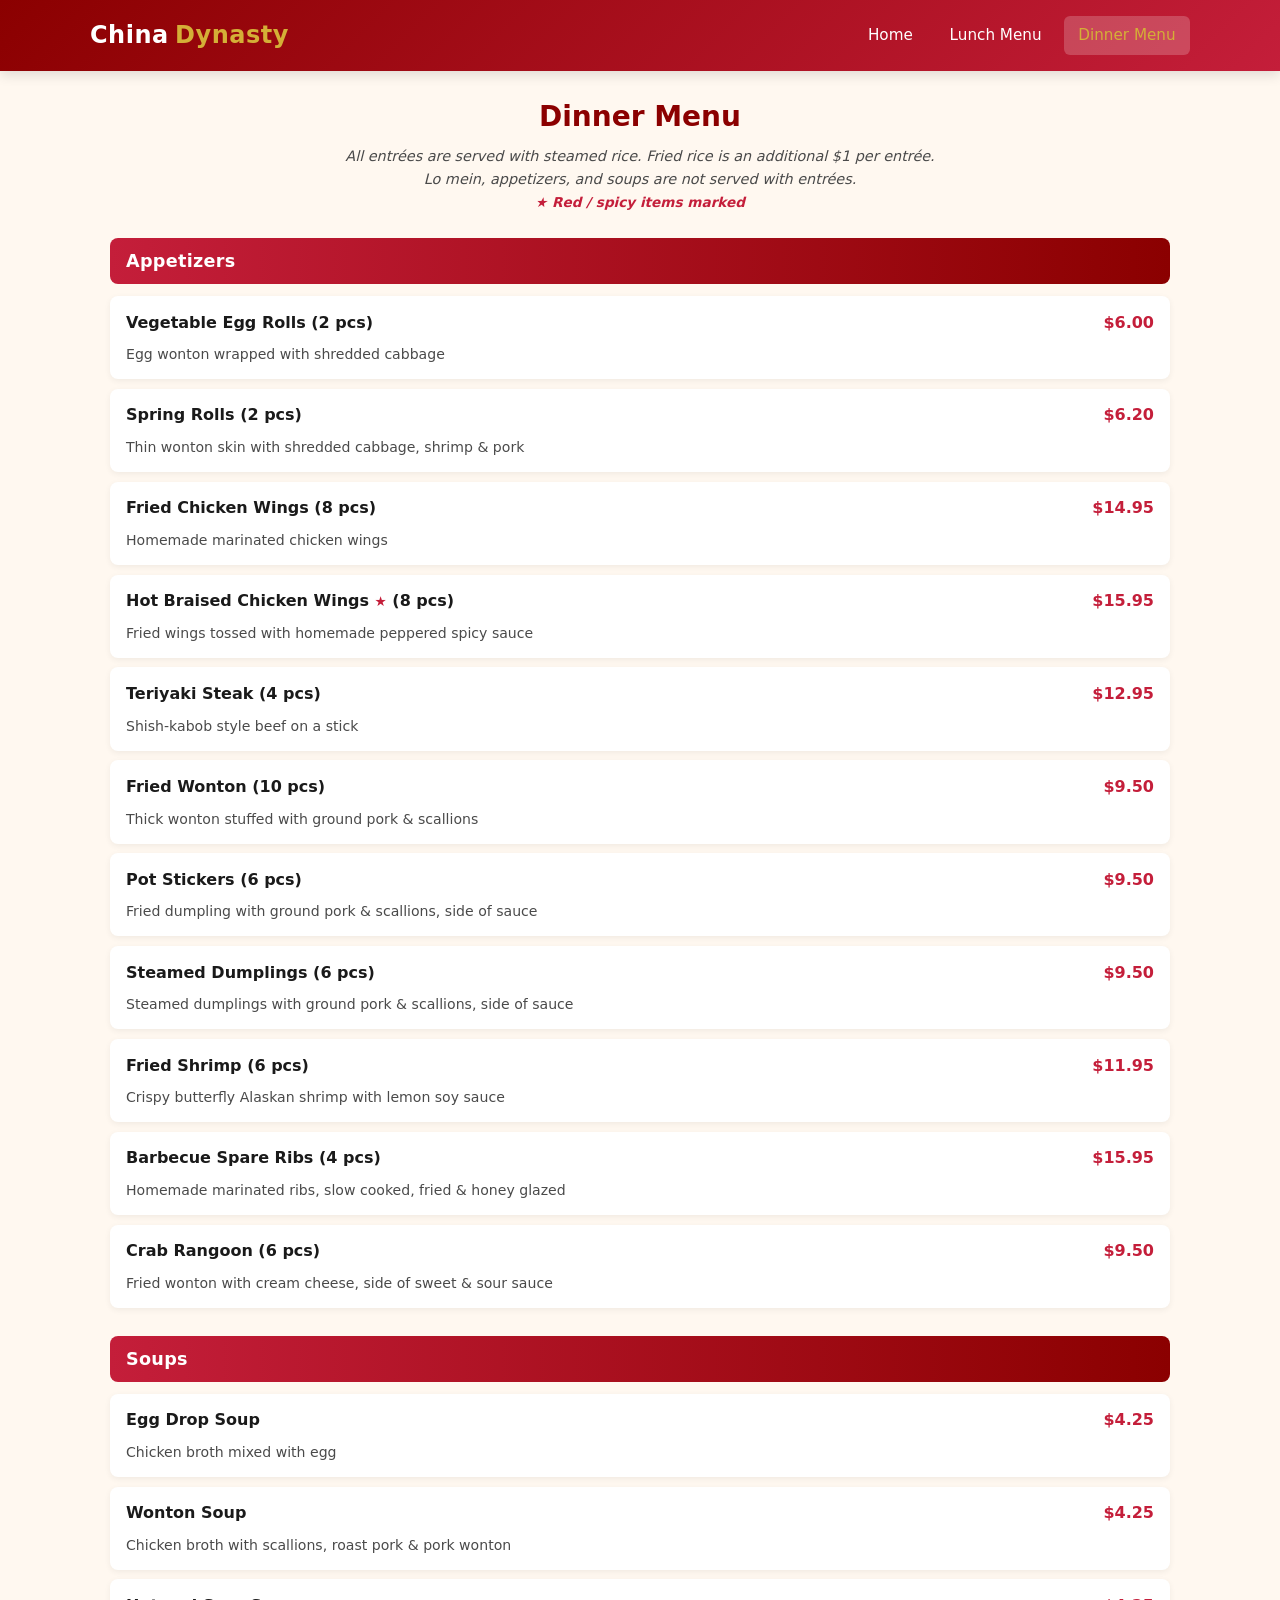
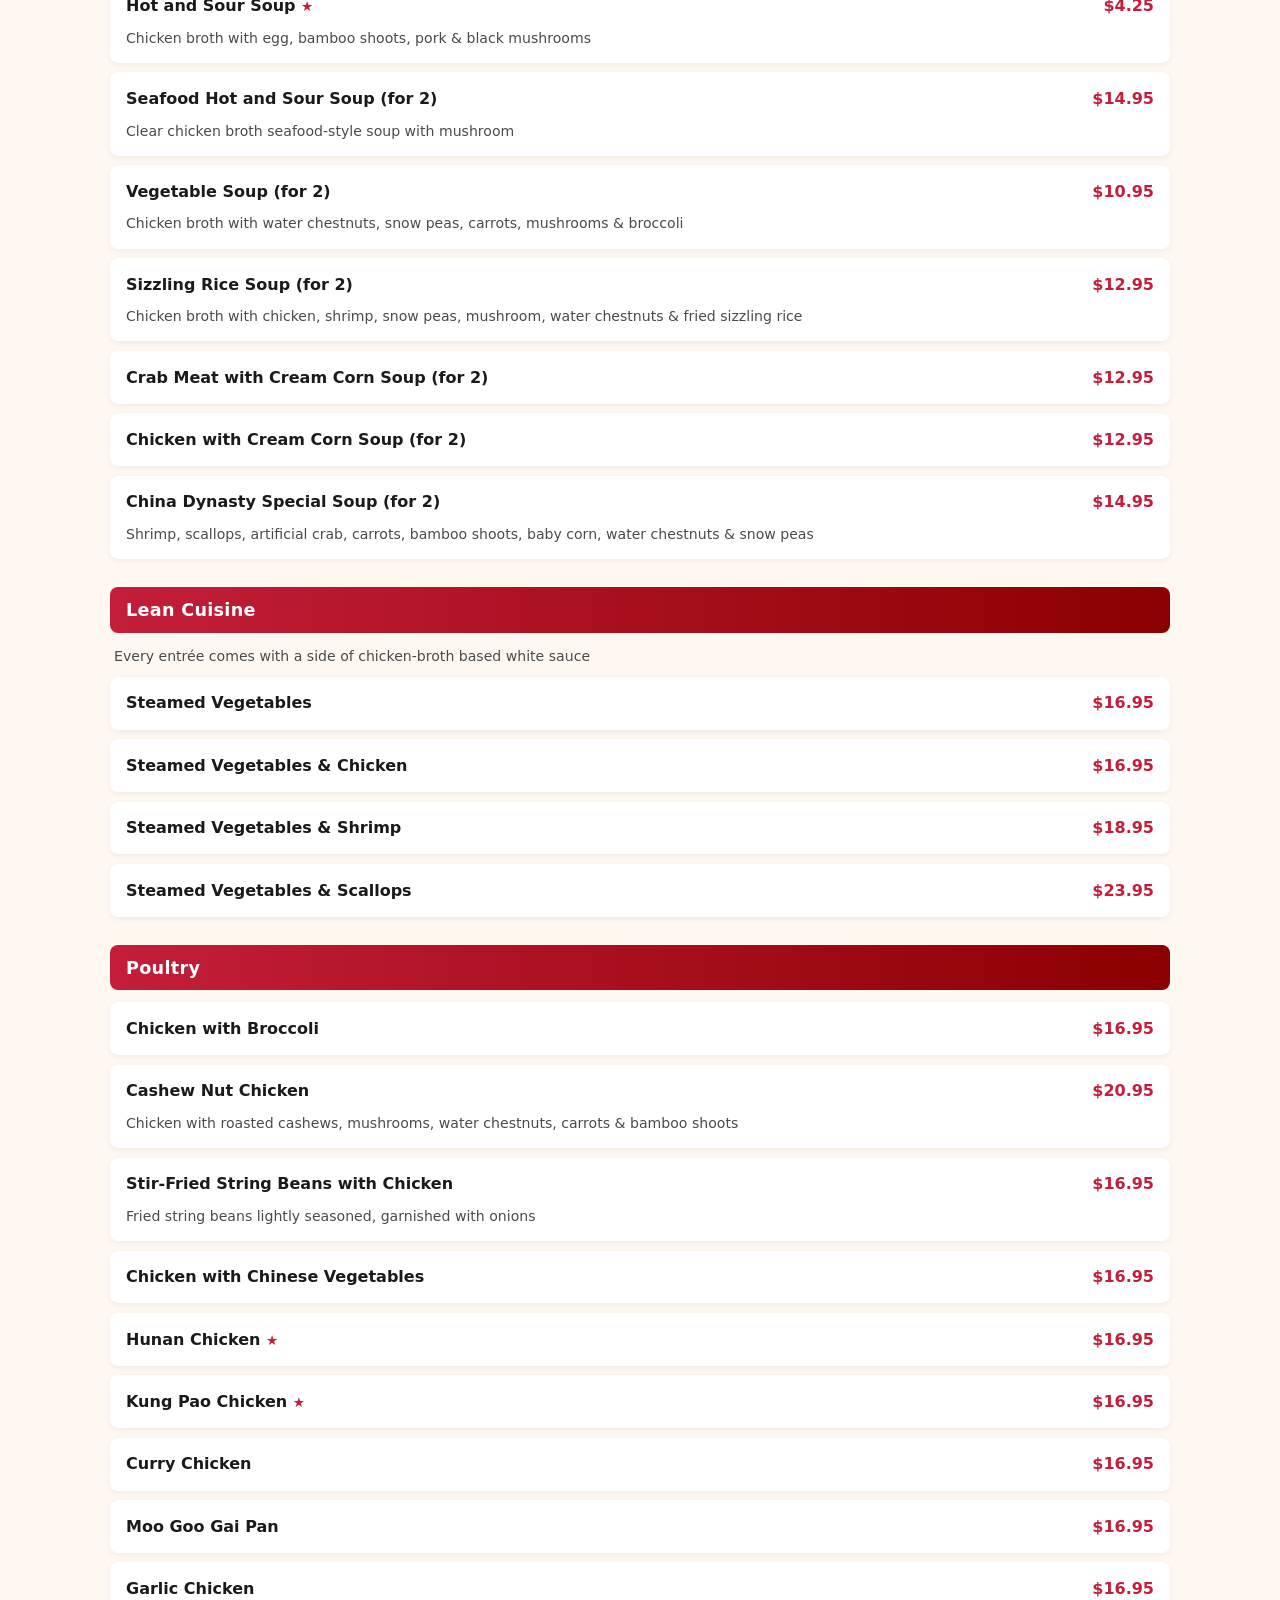
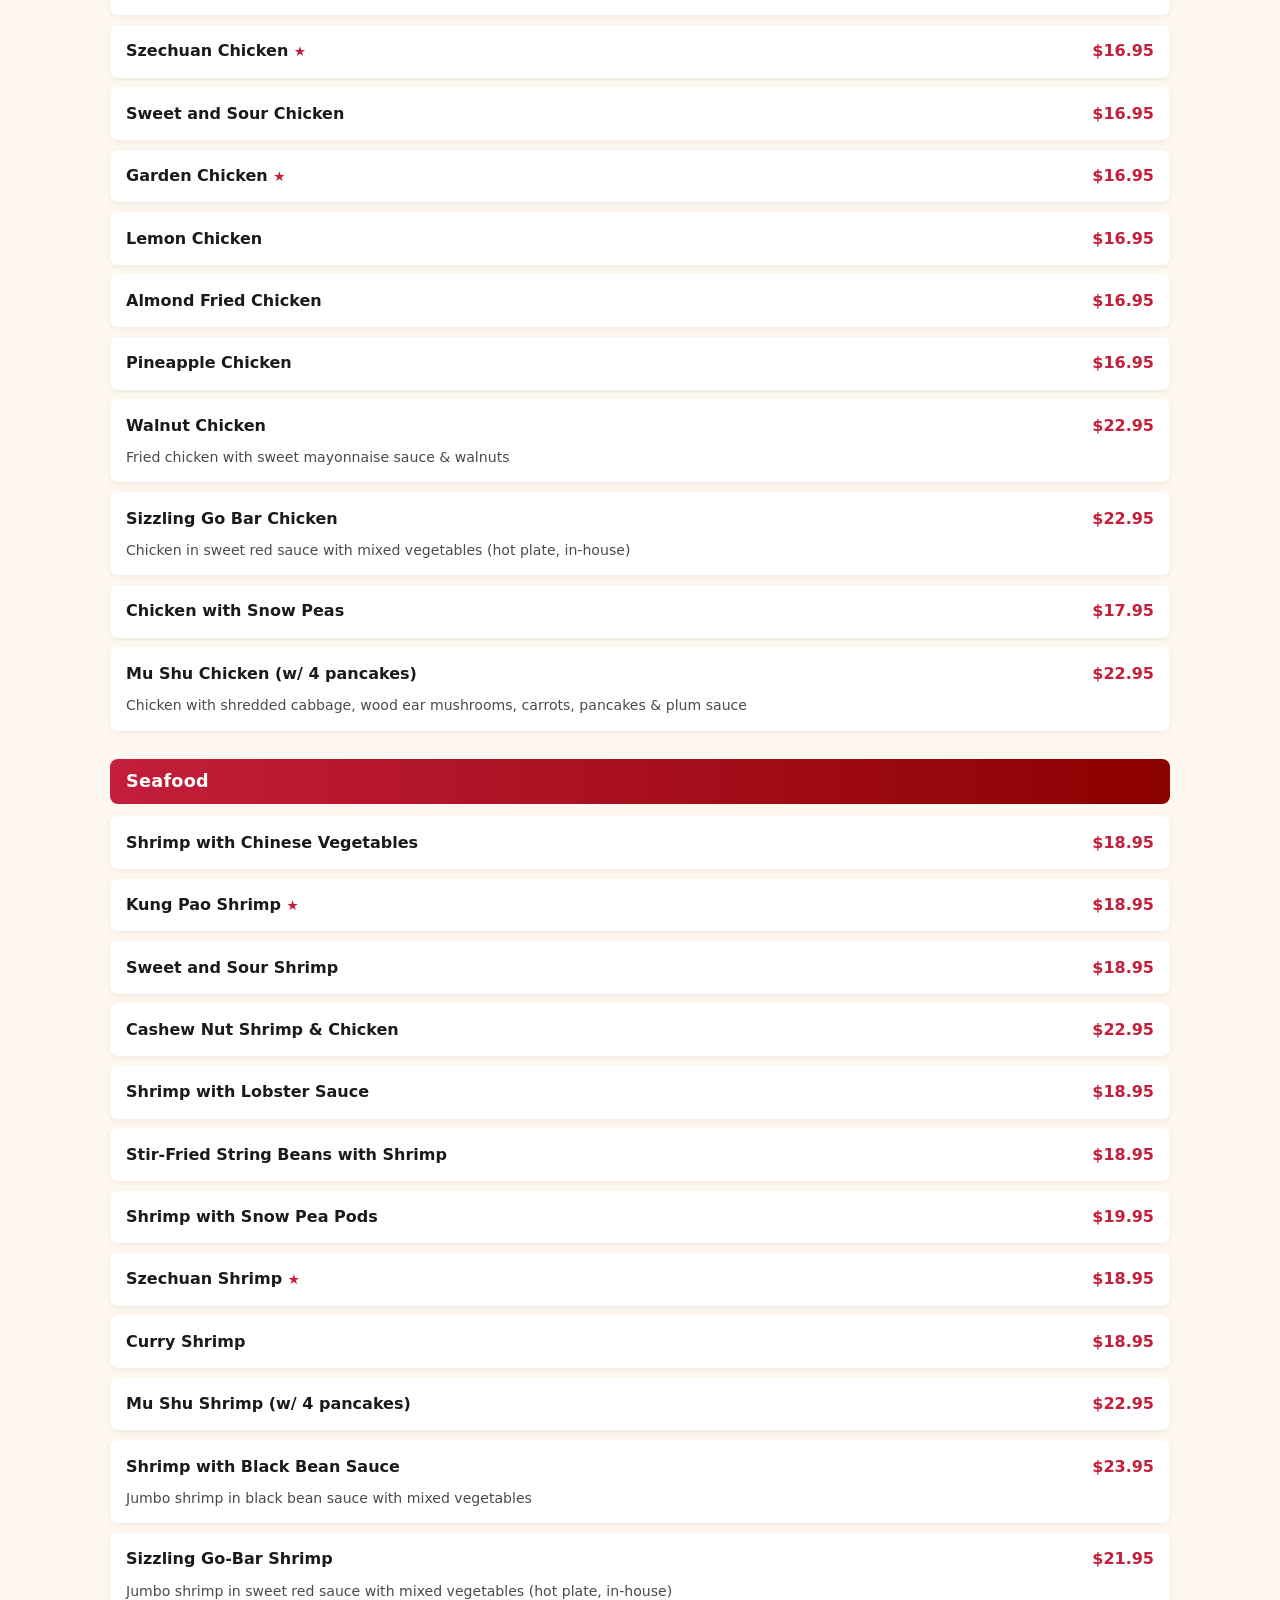
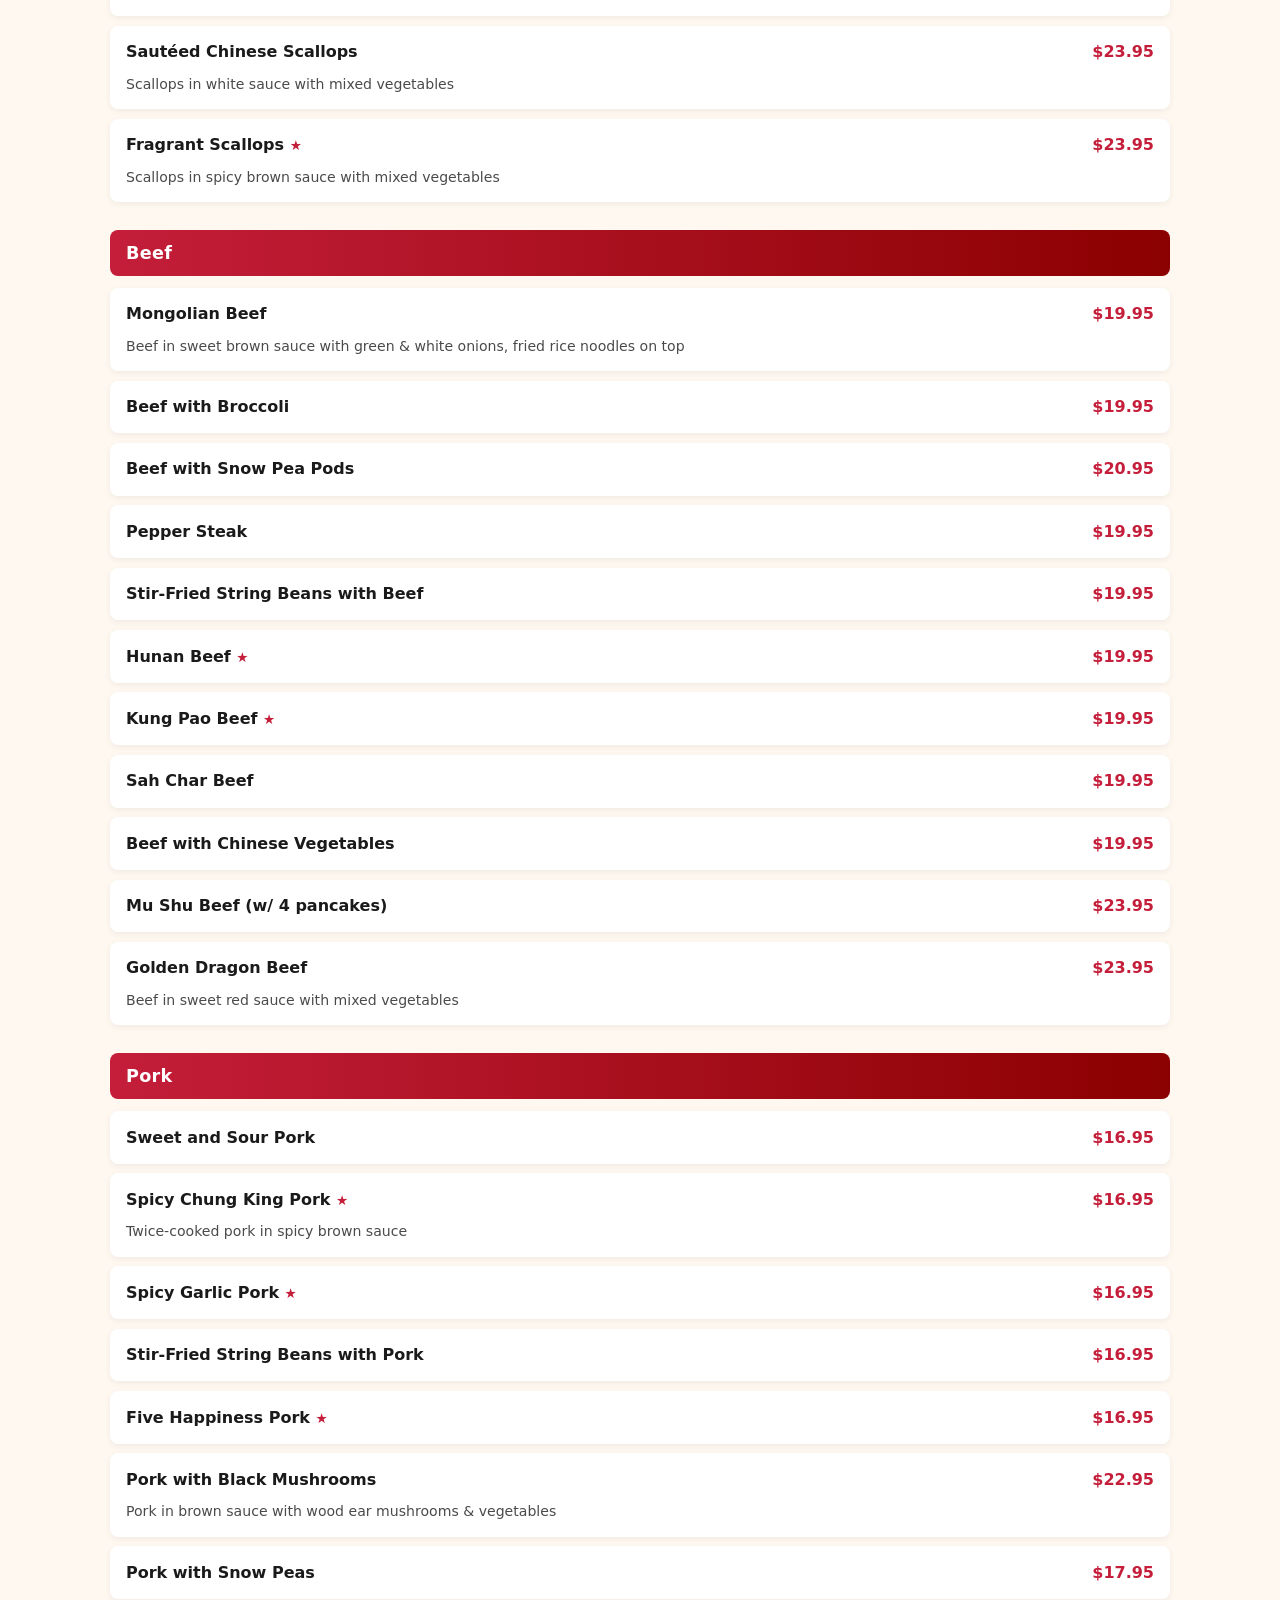
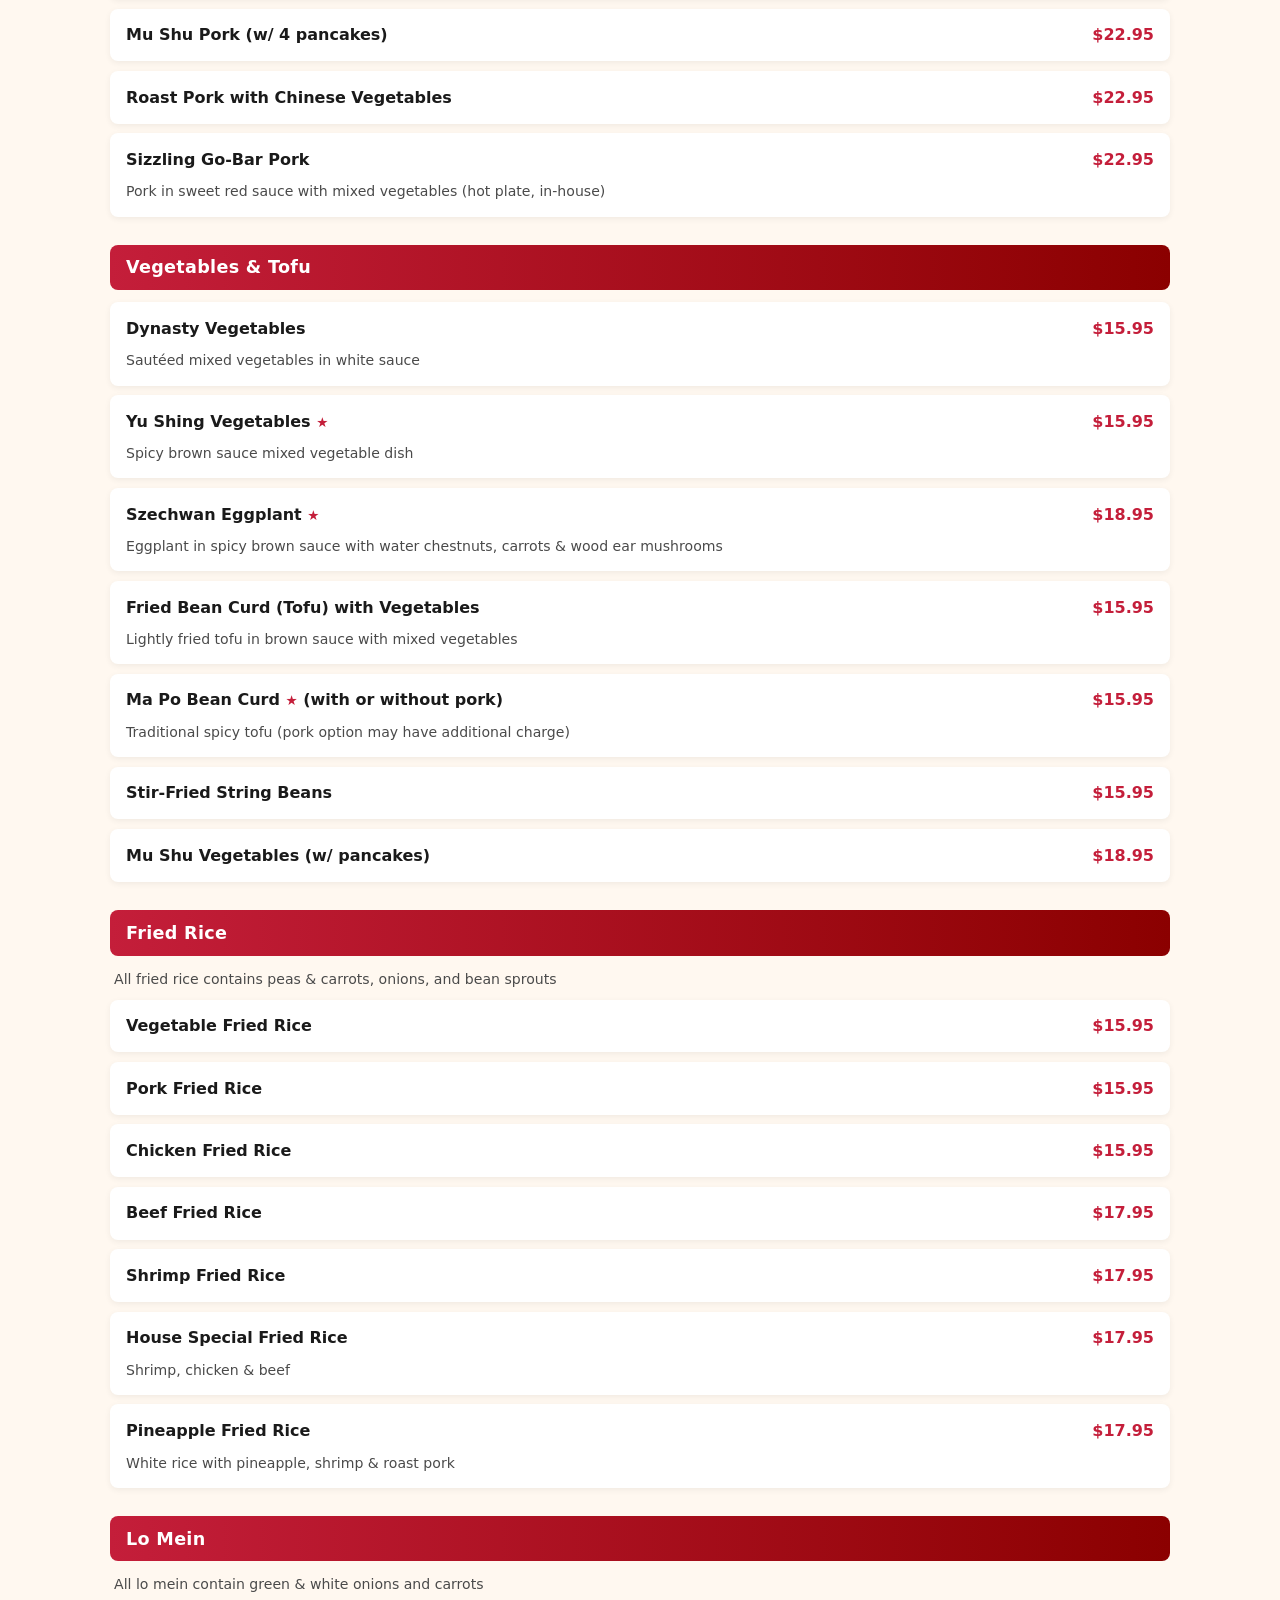
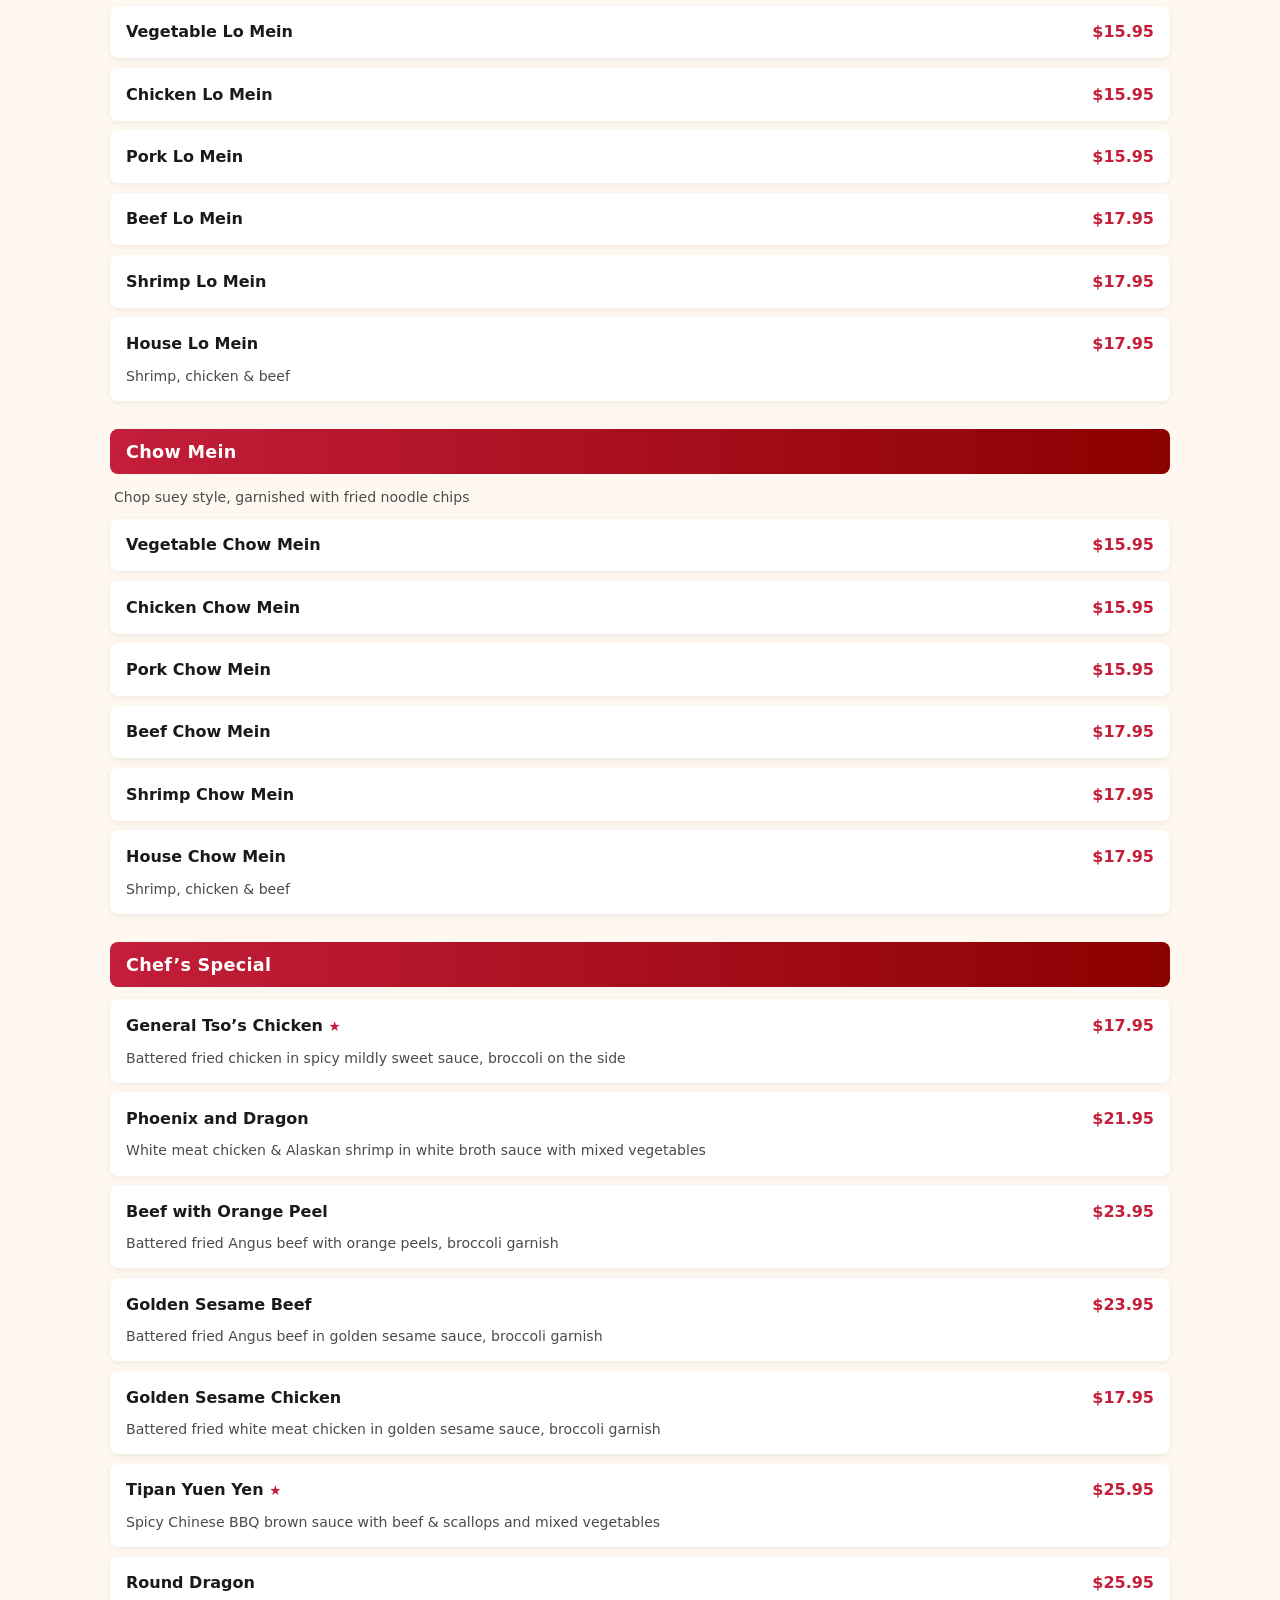
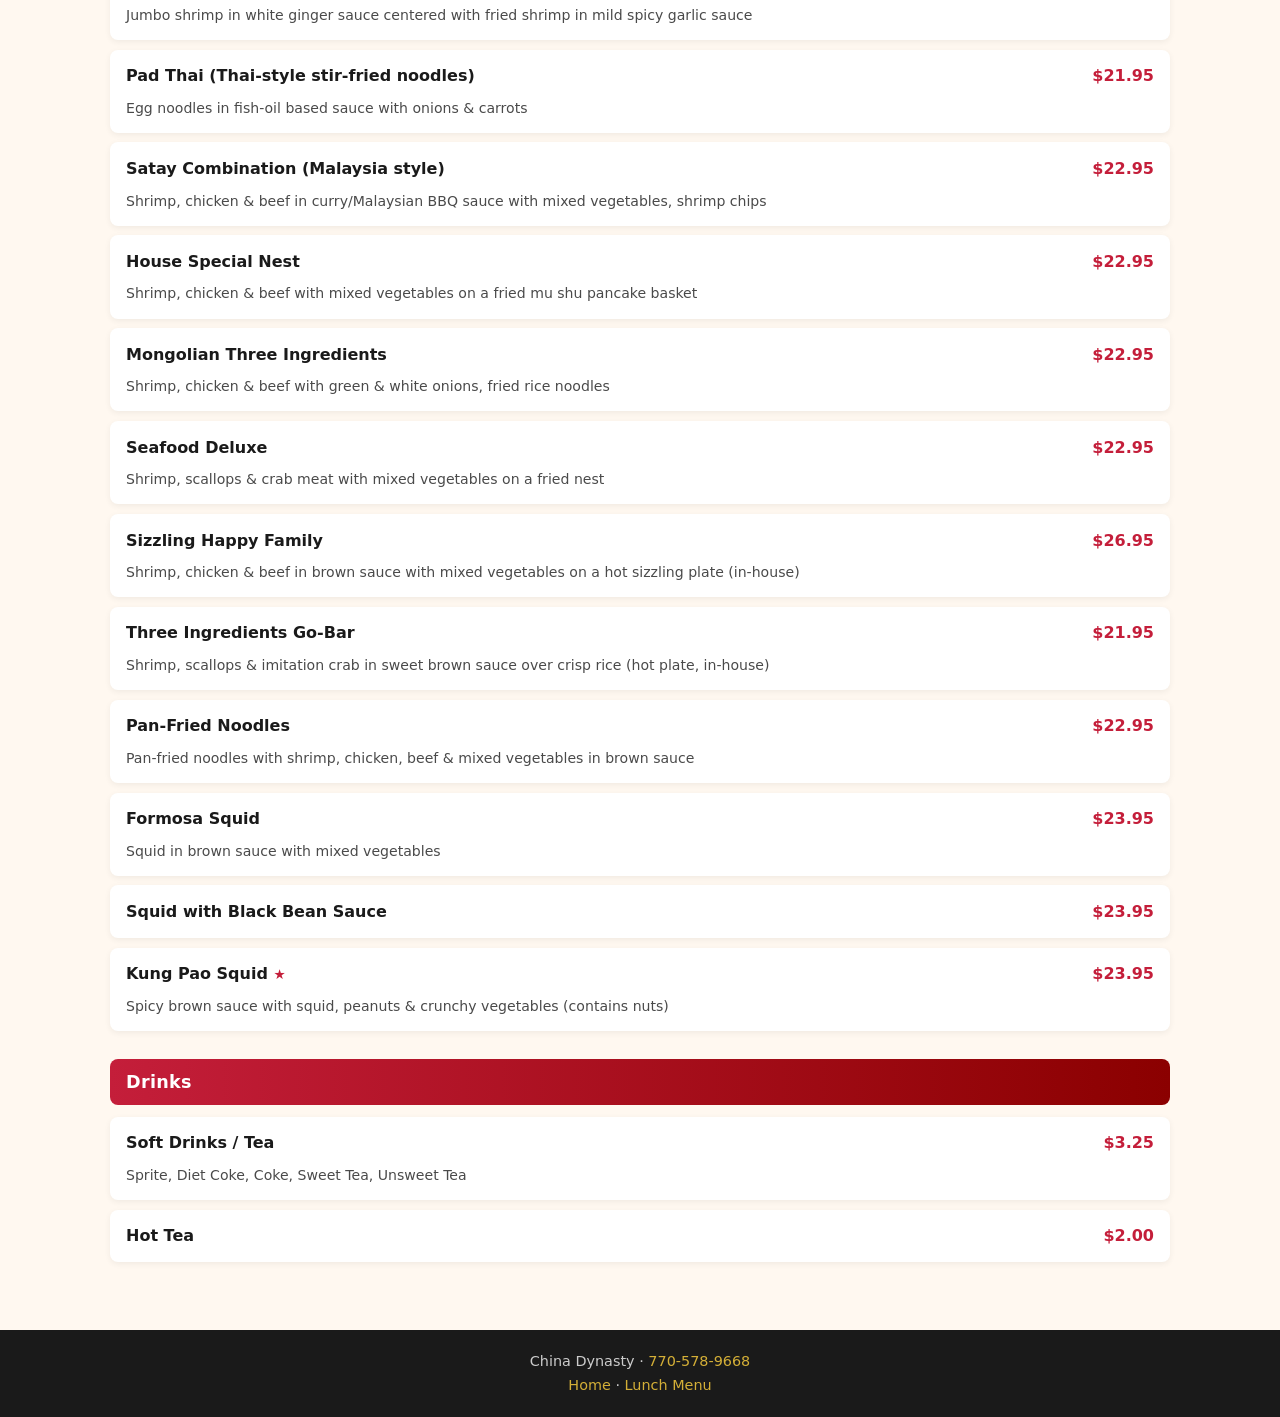
==== dinner.html @ 958d0138 "Add files via upload" ====
<!DOCTYPE html>
<html lang="en">
<head>
  <meta charset="UTF-8" />
  <meta name="viewport" content="width=device-width, initial-scale=1.0" />
  <title>Dinner Menu | China Dynasty</title>
  <meta name="description" content="China Dynasty Dinner Menu - Marietta, GA" />
  <link rel="stylesheet" href="styles.css" />
</head>
<body>
  <header>
    <div class="header-inner">
      <a href="index.html" class="logo">China <span>Dynasty</span></a>
      <nav>
        <a href="index.html">Home</a>
        <a href="lunch.html">Lunch Menu</a>
        <a href="dinner.html" class="active">Dinner Menu</a>
      </nav>
    </div>
  </header>

  <main>
    <h1 class="page-title">Dinner Menu</h1>
    <p class="page-note">All entrées are served with steamed rice. Fried rice is an additional $1 per entrée.<br />
      Lo mein, appetizers, and soups are not served with entrées.<br />
      <span class="spicy">★ Red / spicy items marked</span></p>

    <!-- APPETIZERS -->
    <section class="menu-section">
      <h2>Appetizers</h2>
      <div class="menu-item">
        <span class="name">Vegetable Egg Rolls (2 pcs)</span>
        <span class="price">$6.00</span>
        <span class="desc">Egg wonton wrapped with shredded cabbage</span>
      </div>
      <div class="menu-item">
        <span class="name">Spring Rolls (2 pcs)</span>
        <span class="price">$6.20</span>
        <span class="desc">Thin wonton skin with shredded cabbage, shrimp &amp; pork</span>
      </div>
      <div class="menu-item">
        <span class="name">Fried Chicken Wings (8 pcs)</span>
        <span class="price">$14.95</span>
        <span class="desc">Homemade marinated chicken wings</span>
      </div>
      <div class="menu-item">
        <span class="name">Hot Braised Chicken Wings <span class="spicy">★</span> (8 pcs)</span>
        <span class="price">$15.95</span>
        <span class="desc">Fried wings tossed with homemade peppered spicy sauce</span>
      </div>
      <div class="menu-item">
        <span class="name">Teriyaki Steak (4 pcs)</span>
        <span class="price">$12.95</span>
        <span class="desc">Shish-kabob style beef on a stick</span>
      </div>
      <div class="menu-item">
        <span class="name">Fried Wonton (10 pcs)</span>
        <span class="price">$9.50</span>
        <span class="desc">Thick wonton stuffed with ground pork &amp; scallions</span>
      </div>
      <div class="menu-item">
        <span class="name">Pot Stickers (6 pcs)</span>
        <span class="price">$9.50</span>
        <span class="desc">Fried dumpling with ground pork &amp; scallions, side of sauce</span>
      </div>
      <div class="menu-item">
        <span class="name">Steamed Dumplings (6 pcs)</span>
        <span class="price">$9.50</span>
        <span class="desc">Steamed dumplings with ground pork &amp; scallions, side of sauce</span>
      </div>
      <div class="menu-item">
        <span class="name">Fried Shrimp (6 pcs)</span>
        <span class="price">$11.95</span>
        <span class="desc">Crispy butterfly Alaskan shrimp with lemon soy sauce</span>
      </div>
      <div class="menu-item">
        <span class="name">Barbecue Spare Ribs (4 pcs)</span>
        <span class="price">$15.95</span>
        <span class="desc">Homemade marinated ribs, slow cooked, fried &amp; honey glazed</span>
      </div>
      <div class="menu-item">
        <span class="name">Crab Rangoon (6 pcs)</span>
        <span class="price">$9.50</span>
        <span class="desc">Fried wonton with cream cheese, side of sweet &amp; sour sauce</span>
      </div>
    </section>

    <!-- SOUPS -->
    <section class="menu-section">
      <h2>Soups</h2>
      <div class="menu-item">
        <span class="name">Egg Drop Soup</span>
        <span class="price">$4.25</span>
        <span class="desc">Chicken broth mixed with egg</span>
      </div>
      <div class="menu-item">
        <span class="name">Wonton Soup</span>
        <span class="price">$4.25</span>
        <span class="desc">Chicken broth with scallions, roast pork &amp; pork wonton</span>
      </div>
      <div class="menu-item">
        <span class="name">Hot and Sour Soup <span class="spicy">★</span></span>
        <span class="price">$4.25</span>
        <span class="desc">Chicken broth with egg, bamboo shoots, pork &amp; black mushrooms</span>
      </div>
      <div class="menu-item">
        <span class="name">Seafood Hot and Sour Soup (for 2)</span>
        <span class="price">$14.95</span>
        <span class="desc">Clear chicken broth seafood-style soup with mushroom</span>
      </div>
      <div class="menu-item">
        <span class="name">Vegetable Soup (for 2)</span>
        <span class="price">$10.95</span>
        <span class="desc">Chicken broth with water chestnuts, snow peas, carrots, mushrooms &amp; broccoli</span>
      </div>
      <div class="menu-item">
        <span class="name">Sizzling Rice Soup (for 2)</span>
        <span class="price">$12.95</span>
        <span class="desc">Chicken broth with chicken, shrimp, snow peas, mushroom, water chestnuts &amp; fried sizzling rice</span>
      </div>
      <div class="menu-item">
        <span class="name">Crab Meat with Cream Corn Soup (for 2)</span>
        <span class="price">$12.95</span>
      </div>
      <div class="menu-item">
        <span class="name">Chicken with Cream Corn Soup (for 2)</span>
        <span class="price">$12.95</span>
      </div>
      <div class="menu-item">
        <span class="name">China Dynasty Special Soup (for 2)</span>
        <span class="price">$14.95</span>
        <span class="desc">Shrimp, scallops, artificial crab, carrots, bamboo shoots, baby corn, water chestnuts &amp; snow peas</span>
      </div>
    </section>

    <!-- LEAN CUISINE -->
    <section class="menu-section">
      <h2>Lean Cuisine</h2>
      <p class="section-note">Every entrée comes with a side of chicken-broth based white sauce</p>
      <div class="menu-item">
        <span class="name">Steamed Vegetables</span>
        <span class="price">$16.95</span>
      </div>
      <div class="menu-item">
        <span class="name">Steamed Vegetables &amp; Chicken</span>
        <span class="price">$16.95</span>
      </div>
      <div class="menu-item">
        <span class="name">Steamed Vegetables &amp; Shrimp</span>
        <span class="price">$18.95</span>
      </div>
      <div class="menu-item">
        <span class="name">Steamed Vegetables &amp; Scallops</span>
        <span class="price">$23.95</span>
      </div>
    </section>

    <!-- POULTRY -->
    <section class="menu-section">
      <h2>Poultry</h2>
      <div class="menu-item">
        <span class="name">Chicken with Broccoli</span>
        <span class="price">$16.95</span>
      </div>
      <div class="menu-item">
        <span class="name">Cashew Nut Chicken</span>
        <span class="price">$20.95</span>
        <span class="desc">Chicken with roasted cashews, mushrooms, water chestnuts, carrots &amp; bamboo shoots</span>
      </div>
      <div class="menu-item">
        <span class="name">Stir-Fried String Beans with Chicken</span>
        <span class="price">$16.95</span>
        <span class="desc">Fried string beans lightly seasoned, garnished with onions</span>
      </div>
      <div class="menu-item">
        <span class="name">Chicken with Chinese Vegetables</span>
        <span class="price">$16.95</span>
      </div>
      <div class="menu-item">
        <span class="name">Hunan Chicken <span class="spicy">★</span></span>
        <span class="price">$16.95</span>
      </div>
      <div class="menu-item">
        <span class="name">Kung Pao Chicken <span class="spicy">★</span></span>
        <span class="price">$16.95</span>
      </div>
      <div class="menu-item">
        <span class="name">Curry Chicken</span>
        <span class="price">$16.95</span>
      </div>
      <div class="menu-item">
        <span class="name">Moo Goo Gai Pan</span>
        <span class="price">$16.95</span>
      </div>
      <div class="menu-item">
        <span class="name">Garlic Chicken</span>
        <span class="price">$16.95</span>
      </div>
      <div class="menu-item">
        <span class="name">Szechuan Chicken <span class="spicy">★</span></span>
        <span class="price">$16.95</span>
      </div>
      <div class="menu-item">
        <span class="name">Sweet and Sour Chicken</span>
        <span class="price">$16.95</span>
      </div>
      <div class="menu-item">
        <span class="name">Garden Chicken <span class="spicy">★</span></span>
        <span class="price">$16.95</span>
      </div>
      <div class="menu-item">
        <span class="name">Lemon Chicken</span>
        <span class="price">$16.95</span>
      </div>
      <div class="menu-item">
        <span class="name">Almond Fried Chicken</span>
        <span class="price">$16.95</span>
      </div>
      <div class="menu-item">
        <span class="name">Pineapple Chicken</span>
        <span class="price">$16.95</span>
      </div>
      <div class="menu-item">
        <span class="name">Walnut Chicken</span>
        <span class="price">$22.95</span>
        <span class="desc">Fried chicken with sweet mayonnaise sauce &amp; walnuts</span>
      </div>
      <div class="menu-item">
        <span class="name">Sizzling Go Bar Chicken</span>
        <span class="price">$22.95</span>
        <span class="desc">Chicken in sweet red sauce with mixed vegetables (hot plate, in-house)</span>
      </div>
      <div class="menu-item">
        <span class="name">Chicken with Snow Peas</span>
        <span class="price">$17.95</span>
      </div>
      <div class="menu-item">
        <span class="name">Mu Shu Chicken (w/ 4 pancakes)</span>
        <span class="price">$22.95</span>
        <span class="desc">Chicken with shredded cabbage, wood ear mushrooms, carrots, pancakes &amp; plum sauce</span>
      </div>
    </section>

    <!-- SEAFOOD -->
    <section class="menu-section">
      <h2>Seafood</h2>
      <div class="menu-item">
        <span class="name">Shrimp with Chinese Vegetables</span>
        <span class="price">$18.95</span>
      </div>
      <div class="menu-item">
        <span class="name">Kung Pao Shrimp <span class="spicy">★</span></span>
        <span class="price">$18.95</span>
      </div>
      <div class="menu-item">
        <span class="name">Sweet and Sour Shrimp</span>
        <span class="price">$18.95</span>
      </div>
      <div class="menu-item">
        <span class="name">Cashew Nut Shrimp &amp; Chicken</span>
        <span class="price">$22.95</span>
      </div>
      <div class="menu-item">
        <span class="name">Shrimp with Lobster Sauce</span>
        <span class="price">$18.95</span>
      </div>
      <div class="menu-item">
        <span class="name">Stir-Fried String Beans with Shrimp</span>
        <span class="price">$18.95</span>
      </div>
      <div class="menu-item">
        <span class="name">Shrimp with Snow Pea Pods</span>
        <span class="price">$19.95</span>
      </div>
      <div class="menu-item">
        <span class="name">Szechuan Shrimp <span class="spicy">★</span></span>
        <span class="price">$18.95</span>
      </div>
      <div class="menu-item">
        <span class="name">Curry Shrimp</span>
        <span class="price">$18.95</span>
      </div>
      <div class="menu-item">
        <span class="name">Mu Shu Shrimp (w/ 4 pancakes)</span>
        <span class="price">$22.95</span>
      </div>
      <div class="menu-item">
        <span class="name">Shrimp with Black Bean Sauce</span>
        <span class="price">$23.95</span>
        <span class="desc">Jumbo shrimp in black bean sauce with mixed vegetables</span>
      </div>
      <div class="menu-item">
        <span class="name">Sizzling Go-Bar Shrimp</span>
        <span class="price">$21.95</span>
        <span class="desc">Jumbo shrimp in sweet red sauce with mixed vegetables (hot plate, in-house)</span>
      </div>
      <div class="menu-item">
        <span class="name">Sautéed Chinese Scallops</span>
        <span class="price">$23.95</span>
        <span class="desc">Scallops in white sauce with mixed vegetables</span>
      </div>
      <div class="menu-item">
        <span class="name">Fragrant Scallops <span class="spicy">★</span></span>
        <span class="price">$23.95</span>
        <span class="desc">Scallops in spicy brown sauce with mixed vegetables</span>
      </div>
    </section>

    <!-- BEEF -->
    <section class="menu-section">
      <h2>Beef</h2>
      <div class="menu-item">
        <span class="name">Mongolian Beef</span>
        <span class="price">$19.95</span>
        <span class="desc">Beef in sweet brown sauce with green &amp; white onions, fried rice noodles on top</span>
      </div>
      <div class="menu-item">
        <span class="name">Beef with Broccoli</span>
        <span class="price">$19.95</span>
      </div>
      <div class="menu-item">
        <span class="name">Beef with Snow Pea Pods</span>
        <span class="price">$20.95</span>
      </div>
      <div class="menu-item">
        <span class="name">Pepper Steak</span>
        <span class="price">$19.95</span>
      </div>
      <div class="menu-item">
        <span class="name">Stir-Fried String Beans with Beef</span>
        <span class="price">$19.95</span>
      </div>
      <div class="menu-item">
        <span class="name">Hunan Beef <span class="spicy">★</span></span>
        <span class="price">$19.95</span>
      </div>
      <div class="menu-item">
        <span class="name">Kung Pao Beef <span class="spicy">★</span></span>
        <span class="price">$19.95</span>
      </div>
      <div class="menu-item">
        <span class="name">Sah Char Beef</span>
        <span class="price">$19.95</span>
      </div>
      <div class="menu-item">
        <span class="name">Beef with Chinese Vegetables</span>
        <span class="price">$19.95</span>
      </div>
      <div class="menu-item">
        <span class="name">Mu Shu Beef (w/ 4 pancakes)</span>
        <span class="price">$23.95</span>
      </div>
      <div class="menu-item">
        <span class="name">Golden Dragon Beef</span>
        <span class="price">$23.95</span>
        <span class="desc">Beef in sweet red sauce with mixed vegetables</span>
      </div>
    </section>

    <!-- PORK -->
    <section class="menu-section">
      <h2>Pork</h2>
      <div class="menu-item">
        <span class="name">Sweet and Sour Pork</span>
        <span class="price">$16.95</span>
      </div>
      <div class="menu-item">
        <span class="name">Spicy Chung King Pork <span class="spicy">★</span></span>
        <span class="price">$16.95</span>
        <span class="desc">Twice-cooked pork in spicy brown sauce</span>
      </div>
      <div class="menu-item">
        <span class="name">Spicy Garlic Pork <span class="spicy">★</span></span>
        <span class="price">$16.95</span>
      </div>
      <div class="menu-item">
        <span class="name">Stir-Fried String Beans with Pork</span>
        <span class="price">$16.95</span>
      </div>
      <div class="menu-item">
        <span class="name">Five Happiness Pork <span class="spicy">★</span></span>
        <span class="price">$16.95</span>
      </div>
      <div class="menu-item">
        <span class="name">Pork with Black Mushrooms</span>
        <span class="price">$22.95</span>
        <span class="desc">Pork in brown sauce with wood ear mushrooms &amp; vegetables</span>
      </div>
      <div class="menu-item">
        <span class="name">Pork with Snow Peas</span>
        <span class="price">$17.95</span>
      </div>
      <div class="menu-item">
        <span class="name">Mu Shu Pork (w/ 4 pancakes)</span>
        <span class="price">$22.95</span>
      </div>
      <div class="menu-item">
        <span class="name">Roast Pork with Chinese Vegetables</span>
        <span class="price">$22.95</span>
      </div>
      <div class="menu-item">
        <span class="name">Sizzling Go-Bar Pork</span>
        <span class="price">$22.95</span>
        <span class="desc">Pork in sweet red sauce with mixed vegetables (hot plate, in-house)</span>
      </div>
    </section>

    <!-- VEGETABLES & TOFU -->
    <section class="menu-section">
      <h2>Vegetables &amp; Tofu</h2>
      <div class="menu-item">
        <span class="name">Dynasty Vegetables</span>
        <span class="price">$15.95</span>
        <span class="desc">Sautéed mixed vegetables in white sauce</span>
      </div>
      <div class="menu-item">
        <span class="name">Yu Shing Vegetables <span class="spicy">★</span></span>
        <span class="price">$15.95</span>
        <span class="desc">Spicy brown sauce mixed vegetable dish</span>
      </div>
      <div class="menu-item">
        <span class="name">Szechwan Eggplant <span class="spicy">★</span></span>
        <span class="price">$18.95</span>
        <span class="desc">Eggplant in spicy brown sauce with water chestnuts, carrots &amp; wood ear mushrooms</span>
      </div>
      <div class="menu-item">
        <span class="name">Fried Bean Curd (Tofu) with Vegetables</span>
        <span class="price">$15.95</span>
        <span class="desc">Lightly fried tofu in brown sauce with mixed vegetables</span>
      </div>
      <div class="menu-item">
        <span class="name">Ma Po Bean Curd <span class="spicy">★</span> (with or without pork)</span>
        <span class="price">$15.95</span>
        <span class="desc">Traditional spicy tofu (pork option may have additional charge)</span>
      </div>
      <div class="menu-item">
        <span class="name">Stir-Fried String Beans</span>
        <span class="price">$15.95</span>
      </div>
      <div class="menu-item">
        <span class="name">Mu Shu Vegetables (w/ pancakes)</span>
        <span class="price">$18.95</span>
      </div>
    </section>

    <!-- FRIED RICE -->
    <section class="menu-section">
      <h2>Fried Rice</h2>
      <p class="section-note">All fried rice contains peas &amp; carrots, onions, and bean sprouts</p>
      <div class="menu-item">
        <span class="name">Vegetable Fried Rice</span>
        <span class="price">$15.95</span>
      </div>
      <div class="menu-item">
        <span class="name">Pork Fried Rice</span>
        <span class="price">$15.95</span>
      </div>
      <div class="menu-item">
        <span class="name">Chicken Fried Rice</span>
        <span class="price">$15.95</span>
      </div>
      <div class="menu-item">
        <span class="name">Beef Fried Rice</span>
        <span class="price">$17.95</span>
      </div>
      <div class="menu-item">
        <span class="name">Shrimp Fried Rice</span>
        <span class="price">$17.95</span>
      </div>
      <div class="menu-item">
        <span class="name">House Special Fried Rice</span>
        <span class="price">$17.95</span>
        <span class="desc">Shrimp, chicken &amp; beef</span>
      </div>
      <div class="menu-item">
        <span class="name">Pineapple Fried Rice</span>
        <span class="price">$17.95</span>
        <span class="desc">White rice with pineapple, shrimp &amp; roast pork</span>
      </div>
    </section>

    <!-- LO MEIN -->
    <section class="menu-section">
      <h2>Lo Mein</h2>
      <p class="section-note">All lo mein contain green &amp; white onions and carrots</p>
      <div class="menu-item">
        <span class="name">Vegetable Lo Mein</span>
        <span class="price">$15.95</span>
      </div>
      <div class="menu-item">
        <span class="name">Chicken Lo Mein</span>
        <span class="price">$15.95</span>
      </div>
      <div class="menu-item">
        <span class="name">Pork Lo Mein</span>
        <span class="price">$15.95</span>
      </div>
      <div class="menu-item">
        <span class="name">Beef Lo Mein</span>
        <span class="price">$17.95</span>
      </div>
      <div class="menu-item">
        <span class="name">Shrimp Lo Mein</span>
        <span class="price">$17.95</span>
      </div>
      <div class="menu-item">
        <span class="name">House Lo Mein</span>
        <span class="price">$17.95</span>
        <span class="desc">Shrimp, chicken &amp; beef</span>
      </div>
    </section>

    <!-- CHOW MEIN -->
    <section class="menu-section">
      <h2>Chow Mein</h2>
      <p class="section-note">Chop suey style, garnished with fried noodle chips</p>
      <div class="menu-item">
        <span class="name">Vegetable Chow Mein</span>
        <span class="price">$15.95</span>
      </div>
      <div class="menu-item">
        <span class="name">Chicken Chow Mein</span>
        <span class="price">$15.95</span>
      </div>
      <div class="menu-item">
        <span class="name">Pork Chow Mein</span>
        <span class="price">$15.95</span>
      </div>
      <div class="menu-item">
        <span class="name">Beef Chow Mein</span>
        <span class="price">$17.95</span>
      </div>
      <div class="menu-item">
        <span class="name">Shrimp Chow Mein</span>
        <span class="price">$17.95</span>
      </div>
      <div class="menu-item">
        <span class="name">House Chow Mein</span>
        <span class="price">$17.95</span>
        <span class="desc">Shrimp, chicken &amp; beef</span>
      </div>
    </section>

    <!-- CHEF'S SPECIAL -->
    <section class="menu-section">
      <h2>Chef’s Special</h2>
      <div class="menu-item">
        <span class="name">General Tso’s Chicken <span class="spicy">★</span></span>
        <span class="price">$17.95</span>
        <span class="desc">Battered fried chicken in spicy mildly sweet sauce, broccoli on the side</span>
      </div>
      <div class="menu-item">
        <span class="name">Phoenix and Dragon</span>
        <span class="price">$21.95</span>
        <span class="desc">White meat chicken &amp; Alaskan shrimp in white broth sauce with mixed vegetables</span>
      </div>
      <div class="menu-item">
        <span class="name">Beef with Orange Peel</span>
        <span class="price">$23.95</span>
        <span class="desc">Battered fried Angus beef with orange peels, broccoli garnish</span>
      </div>
      <div class="menu-item">
        <span class="name">Golden Sesame Beef</span>
        <span class="price">$23.95</span>
        <span class="desc">Battered fried Angus beef in golden sesame sauce, broccoli garnish</span>
      </div>
      <div class="menu-item">
        <span class="name">Golden Sesame Chicken</span>
        <span class="price">$17.95</span>
        <span class="desc">Battered fried white meat chicken in golden sesame sauce, broccoli garnish</span>
      </div>
      <div class="menu-item">
        <span class="name">Tipan Yuen Yen <span class="spicy">★</span></span>
        <span class="price">$25.95</span>
        <span class="desc">Spicy Chinese BBQ brown sauce with beef &amp; scallops and mixed vegetables</span>
      </div>
      <div class="menu-item">
        <span class="name">Round Dragon</span>
        <span class="price">$25.95</span>
        <span class="desc">Jumbo shrimp in white ginger sauce centered with fried shrimp in mild spicy garlic sauce</span>
      </div>
      <div class="menu-item">
        <span class="name">Pad Thai (Thai-style stir-fried noodles)</span>
        <span class="price">$21.95</span>
        <span class="desc">Egg noodles in fish-oil based sauce with onions &amp; carrots</span>
      </div>
      <div class="menu-item">
        <span class="name">Satay Combination (Malaysia style)</span>
        <span class="price">$22.95</span>
        <span class="desc">Shrimp, chicken &amp; beef in curry/Malaysian BBQ sauce with mixed vegetables, shrimp chips</span>
      </div>
      <div class="menu-item">
        <span class="name">House Special Nest</span>
        <span class="price">$22.95</span>
        <span class="desc">Shrimp, chicken &amp; beef with mixed vegetables on a fried mu shu pancake basket</span>
      </div>
      <div class="menu-item">
        <span class="name">Mongolian Three Ingredients</span>
        <span class="price">$22.95</span>
        <span class="desc">Shrimp, chicken &amp; beef with green &amp; white onions, fried rice noodles</span>
      </div>
      <div class="menu-item">
        <span class="name">Seafood Deluxe</span>
        <span class="price">$22.95</span>
        <span class="desc">Shrimp, scallops &amp; crab meat with mixed vegetables on a fried nest</span>
      </div>
      <div class="menu-item">
        <span class="name">Sizzling Happy Family</span>
        <span class="price">$26.95</span>
        <span class="desc">Shrimp, chicken &amp; beef in brown sauce with mixed vegetables on a hot sizzling plate (in-house)</span>
      </div>
      <div class="menu-item">
        <span class="name">Three Ingredients Go-Bar</span>
        <span class="price">$21.95</span>
        <span class="desc">Shrimp, scallops &amp; imitation crab in sweet brown sauce over crisp rice (hot plate, in-house)</span>
      </div>
      <div class="menu-item">
        <span class="name">Pan-Fried Noodles</span>
        <span class="price">$22.95</span>
        <span class="desc">Pan-fried noodles with shrimp, chicken, beef &amp; mixed vegetables in brown sauce</span>
      </div>
      <div class="menu-item">
        <span class="name">Formosa Squid</span>
        <span class="price">$23.95</span>
        <span class="desc">Squid in brown sauce with mixed vegetables</span>
      </div>
      <div class="menu-item">
        <span class="name">Squid with Black Bean Sauce</span>
        <span class="price">$23.95</span>
      </div>
      <div class="menu-item">
        <span class="name">Kung Pao Squid <span class="spicy">★</span></span>
        <span class="price">$23.95</span>
        <span class="desc">Spicy brown sauce with squid, peanuts &amp; crunchy vegetables (contains nuts)</span>
      </div>
    </section>

    <!-- DRINKS -->
    <section class="menu-section">
      <h2>Drinks</h2>
      <div class="menu-item">
        <span class="name">Soft Drinks / Tea</span>
        <span class="price">$3.25</span>
        <span class="desc">Sprite, Diet Coke, Coke, Sweet Tea, Unsweet Tea</span>
      </div>
      <div class="menu-item">
        <span class="name">Hot Tea</span>
        <span class="price">$2.00</span>
      </div>
    </section>
  </main>

  <footer>
    <p>China Dynasty · <a href="tel:7705789668">770-578-9668</a></p>
    <p><a href="index.html">Home</a> · <a href="lunch.html">Lunch Menu</a></p>
  </footer>
</body>
</html>
---- styles.css ----
/* China Dynasty Restaurant - Mobile-first CSS */

:root {
  --red: #c41e3a;
  --dark-red: #8b0000;
  --gold: #d4af37;
  --light-gold: #f5e6c8;
  --cream: #fff8f0;
  --dark: #1a1a1a;
  --gray: #4a4a4a;
  --light-gray: #f5f5f5;
  --white: #ffffff;
  --shadow: 0 4px 12px rgba(0, 0, 0, 0.12);
}

* {
  margin: 0;
  padding: 0;
  box-sizing: border-box;
}

html {
  scroll-behavior: smooth;
}

body {
  font-family: "Segoe UI", system-ui, -apple-system, sans-serif;
  background: var(--cream);
  color: var(--dark);
  line-height: 1.6;
  min-height: 100vh;
  display: flex;
  flex-direction: column;
}

/* Header */
header {
  background: linear-gradient(135deg, var(--dark-red), var(--red));
  color: var(--white);
  padding: 1rem 1.25rem;
  box-shadow: var(--shadow);
  position: sticky;
  top: 0;
  z-index: 100;
}

.header-inner {
  max-width: 1100px;
  margin: 0 auto;
  display: flex;
  flex-wrap: wrap;
  align-items: center;
  justify-content: space-between;
  gap: 0.75rem;
}

.logo {
  font-size: 1.5rem;
  font-weight: 700;
  letter-spacing: 0.5px;
  text-decoration: none;
  color: var(--white);
  display: flex;
  align-items: center;
  gap: 0.4rem;
}

.logo span {
  color: var(--gold);
}

nav {
  display: flex;
  gap: 0.5rem;
  flex-wrap: wrap;
}

nav a {
  color: var(--white);
  text-decoration: none;
  padding: 0.45rem 0.9rem;
  border-radius: 6px;
  font-weight: 500;
  font-size: 0.95rem;
  transition: background 0.2s, color 0.2s;
}

nav a:hover,
nav a.active {
  background: rgba(255, 255, 255, 0.2);
  color: var(--gold);
}

/* Main content */
main {
  flex: 1;
  max-width: 1100px;
  width: 100%;
  margin: 0 auto;
  padding: 1.5rem 1.25rem 2.5rem;
}

/* Hero / Home */
.hero {
  text-align: center;
  padding: 1.5rem 0 2rem;
}

.hero h1 {
  font-size: 2rem;
  color: var(--dark-red);
  margin-bottom: 0.4rem;
}

.hero .tagline {
  color: var(--gray);
  font-size: 1.05rem;
  margin-bottom: 1.5rem;
}

.info-cards {
  display: grid;
  gap: 1.25rem;
  margin-bottom: 2rem;
}

.info-card {
  background: var(--white);
  border-radius: 12px;
  padding: 1.25rem 1.4rem;
  box-shadow: var(--shadow);
  border-left: 5px solid var(--red);
}

.info-card h2 {
  font-size: 1.15rem;
  color: var(--dark-red);
  margin-bottom: 0.75rem;
  display: flex;
  align-items: center;
  gap: 0.5rem;
}

.info-card p,
.info-card ul {
  color: var(--gray);
  font-size: 0.98rem;
}

.info-card ul {
  list-style: none;
}

.info-card ul li {
  padding: 0.3rem 0;
  border-bottom: 1px solid #eee;
}

.info-card ul li:last-child {
  border-bottom: none;
}

.info-card a.phone {
  color: var(--red);
  font-weight: 700;
  font-size: 1.2rem;
  text-decoration: none;
}

.info-card a.phone:hover {
  text-decoration: underline;
}

.address {
  margin-top: 0.5rem;
  line-height: 1.5;
}

/* Map */
.map-container {
  border-radius: 12px;
  overflow: hidden;
  box-shadow: var(--shadow);
  margin-top: 0.75rem;
  aspect-ratio: 16 / 10;
  max-height: 280px;
}

.map-container iframe {
  width: 100%;
  height: 100%;
  border: 0;
}

/* Menu buttons */
.menu-links {
  display: grid;
  grid-template-columns: 1fr 1fr;
  gap: 1rem;
  margin-top: 0.5rem;
}

.menu-btn {
  display: block;
  text-align: center;
  padding: 1rem 1.25rem;
  background: linear-gradient(135deg, var(--red), var(--dark-red));
  color: var(--white);
  text-decoration: none;
  border-radius: 10px;
  font-weight: 600;
  font-size: 1.05rem;
  box-shadow: var(--shadow);
  transition: transform 0.15s, box-shadow 0.15s;
}

.menu-btn:hover {
  transform: translateY(-2px);
  box-shadow: 0 6px 16px rgba(196, 30, 58, 0.35);
}

.menu-btn.dinner {
  background: linear-gradient(135deg, #8b4513, #5c2e0a);
}

/* Menu pages */
.page-title {
  text-align: center;
  color: var(--dark-red);
  font-size: 1.75rem;
  margin-bottom: 0.35rem;
}

.page-note {
  text-align: center;
  color: var(--gray);
  font-size: 0.9rem;
  margin-bottom: 1.5rem;
  font-style: italic;
}

.menu-section {
  margin-bottom: 1.75rem;
}

.menu-section h2 {
  background: linear-gradient(90deg, var(--red), var(--dark-red));
  color: var(--white);
  padding: 0.55rem 1rem;
  border-radius: 8px;
  font-size: 1.1rem;
  margin-bottom: 0.75rem;
  letter-spacing: 0.3px;
}

.menu-item {
  background: var(--white);
  border-radius: 8px;
  padding: 0.85rem 1rem;
  margin-bottom: 0.6rem;
  box-shadow: 0 2px 6px rgba(0, 0, 0, 0.06);
  display: flex;
  flex-wrap: wrap;
  justify-content: space-between;
  gap: 0.35rem 1rem;
  align-items: flex-start;
}

.menu-item .name {
  font-weight: 600;
  color: var(--dark);
  flex: 1 1 60%;
}

.menu-item .price {
  font-weight: 700;
  color: var(--red);
  white-space: nowrap;
}

.menu-item .desc {
  width: 100%;
  font-size: 0.88rem;
  color: var(--gray);
  margin-top: 0.15rem;
}

.spicy {
  color: var(--red);
  font-weight: 700;
  font-size: 0.85rem;
}

.section-note {
  font-size: 0.88rem;
  color: var(--gray);
  margin-bottom: 0.6rem;
  padding-left: 0.25rem;
}

/* Footer */
footer {
  background: var(--dark);
  color: #ccc;
  text-align: center;
  padding: 1.25rem;
  font-size: 0.9rem;
}

footer a {
  color: var(--gold);
  text-decoration: none;
}

footer a:hover {
  text-decoration: underline;
}

/* Tablet and up */
@media (min-width: 600px) {
  .hero h1 {
    font-size: 2.4rem;
  }

  .info-cards {
    grid-template-columns: 1fr 1fr;
  }

  .info-cards .map-card {
    grid-column: 1 / -1;
  }

  .menu-links {
    max-width: 480px;
    margin-left: auto;
    margin-right: auto;
  }
}

@media (min-width: 900px) {
  .info-cards {
    grid-template-columns: 1fr 1fr 1.2fr;
  }

  .info-cards .map-card {
    grid-column: auto;
  }

  .map-container {
    max-height: 220px;
  }
}
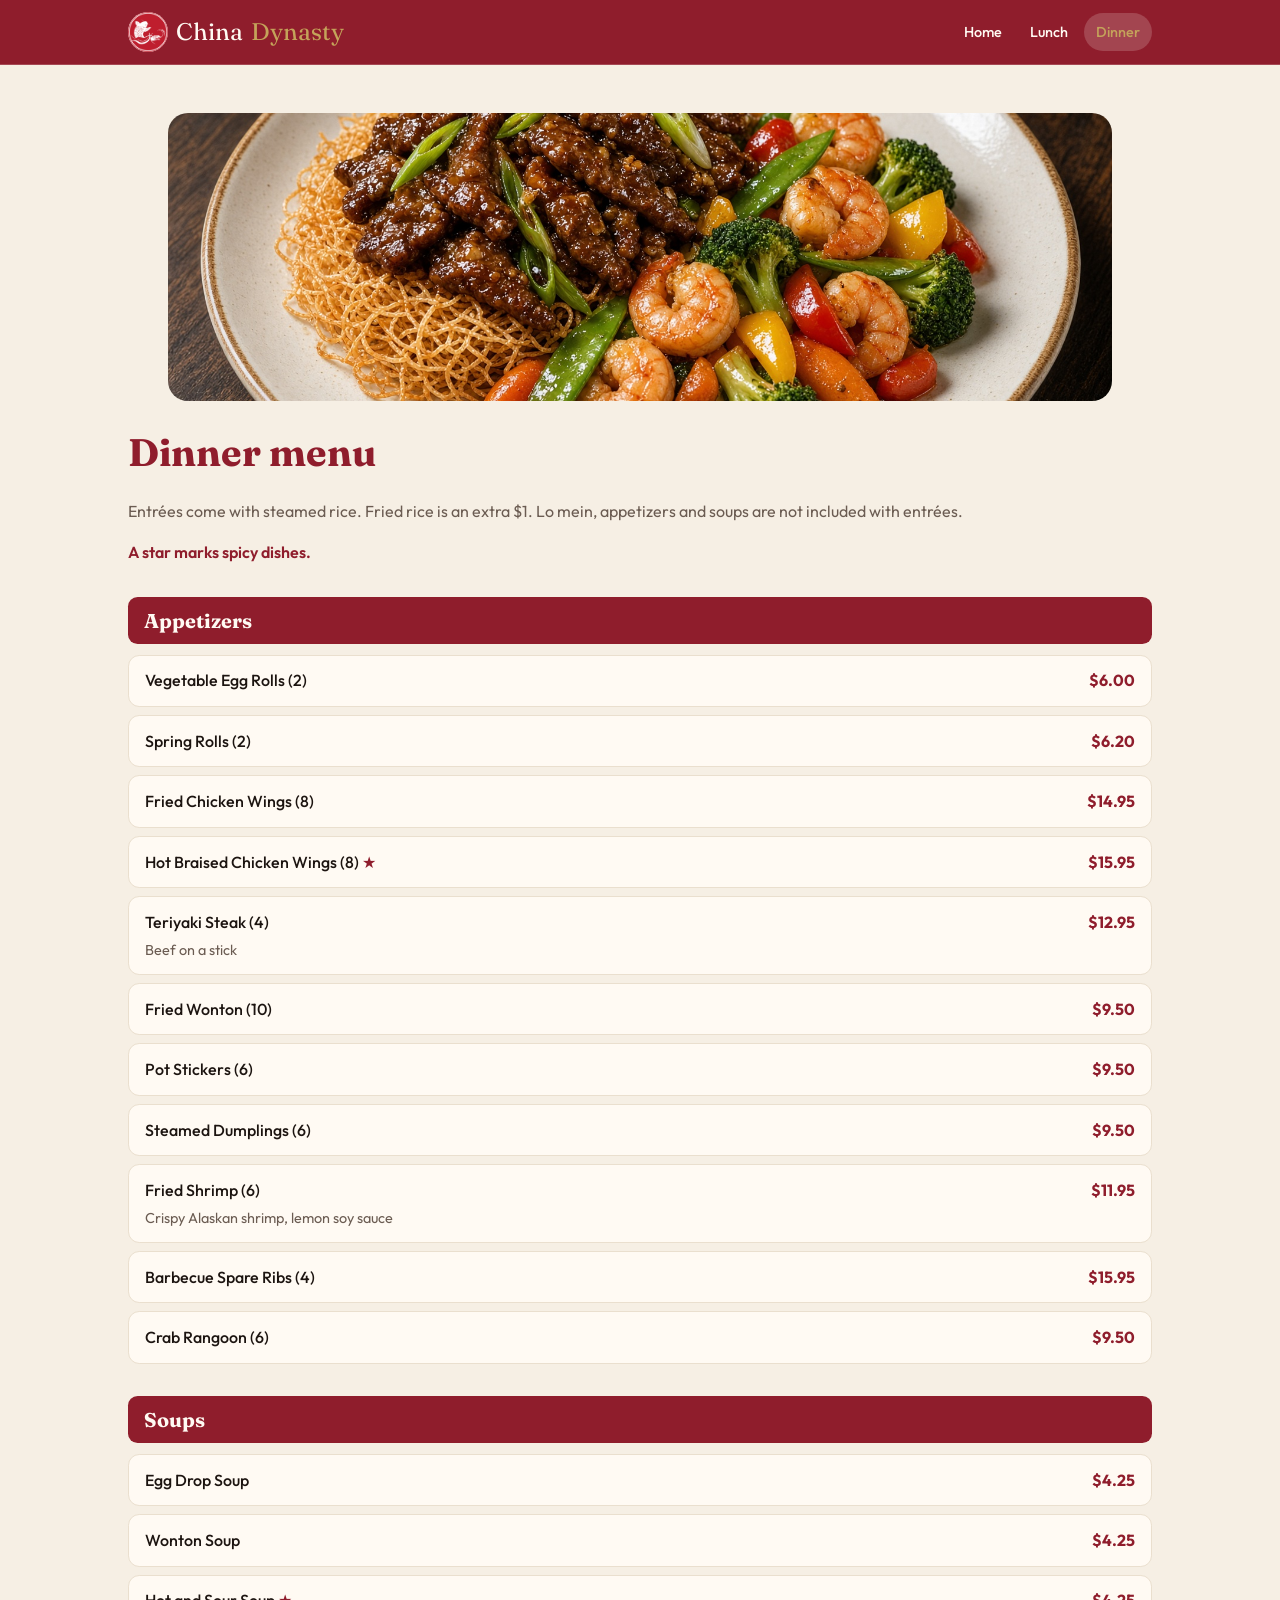
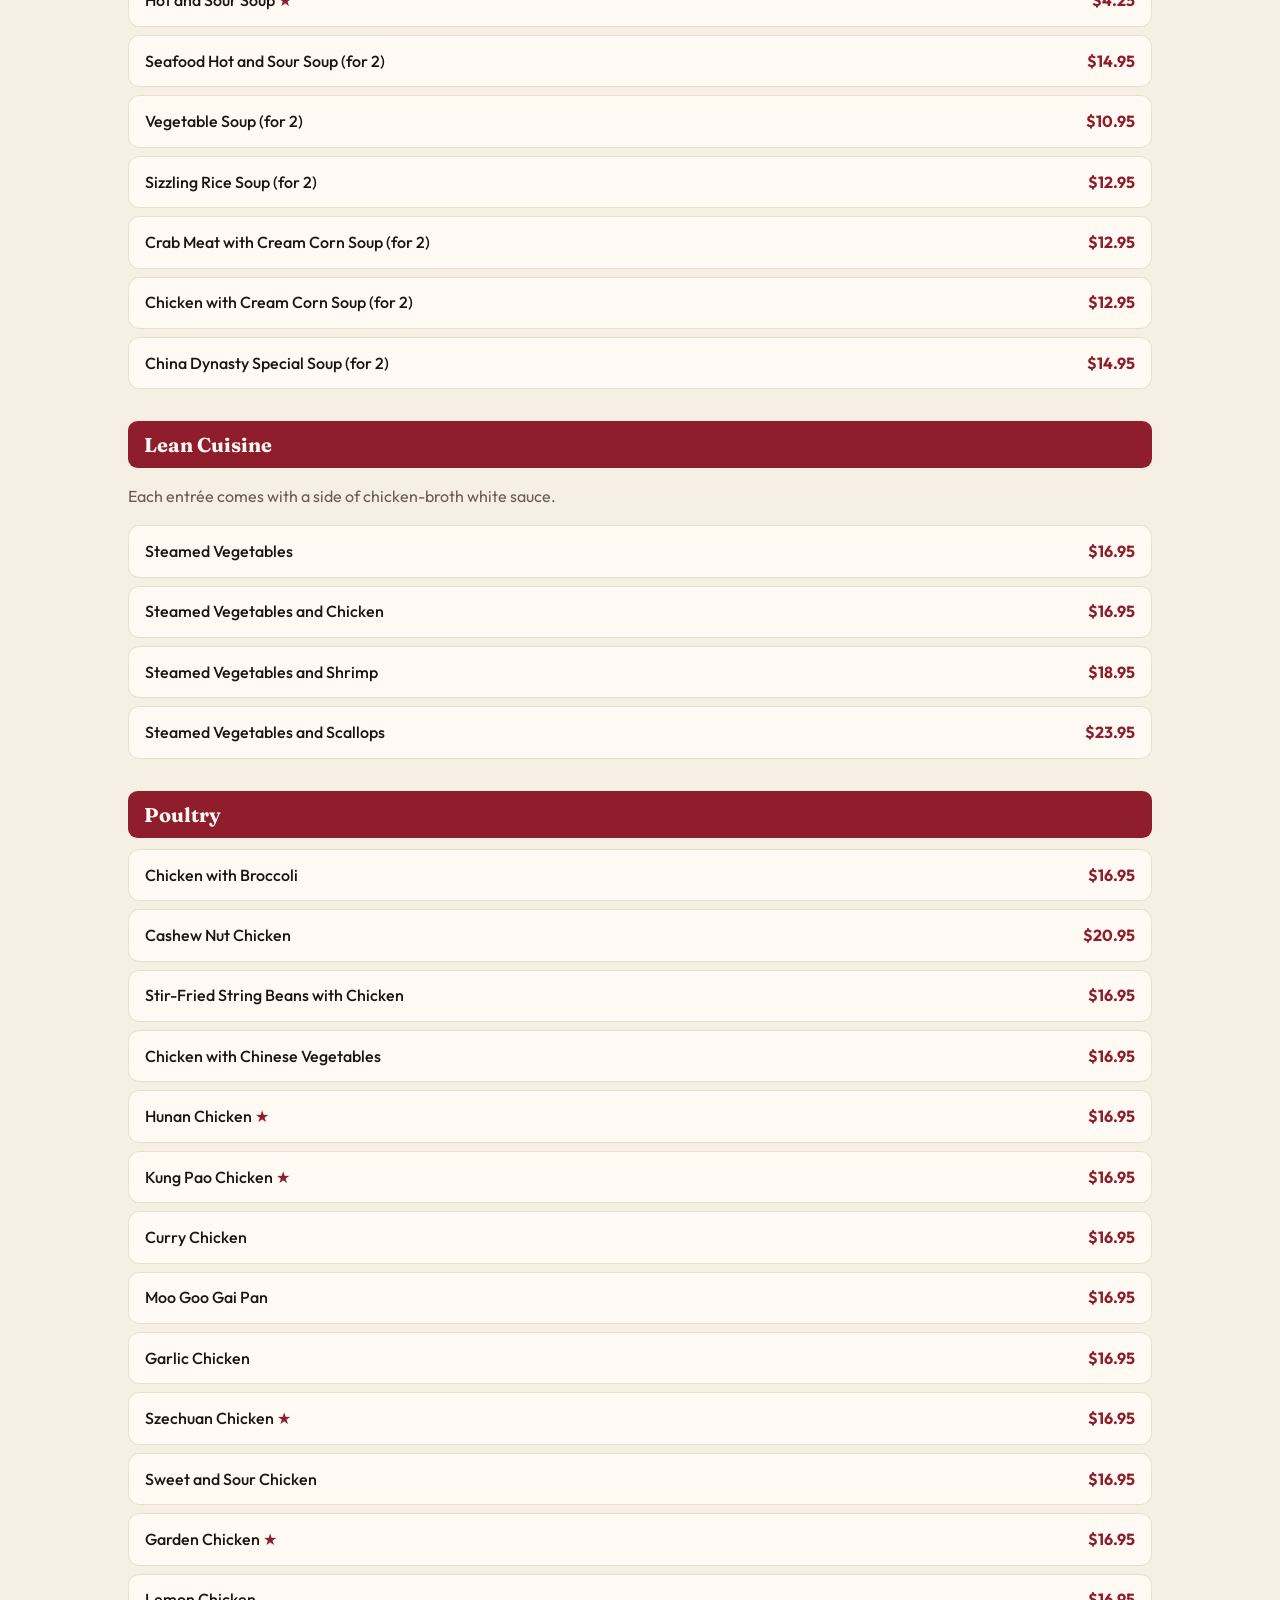
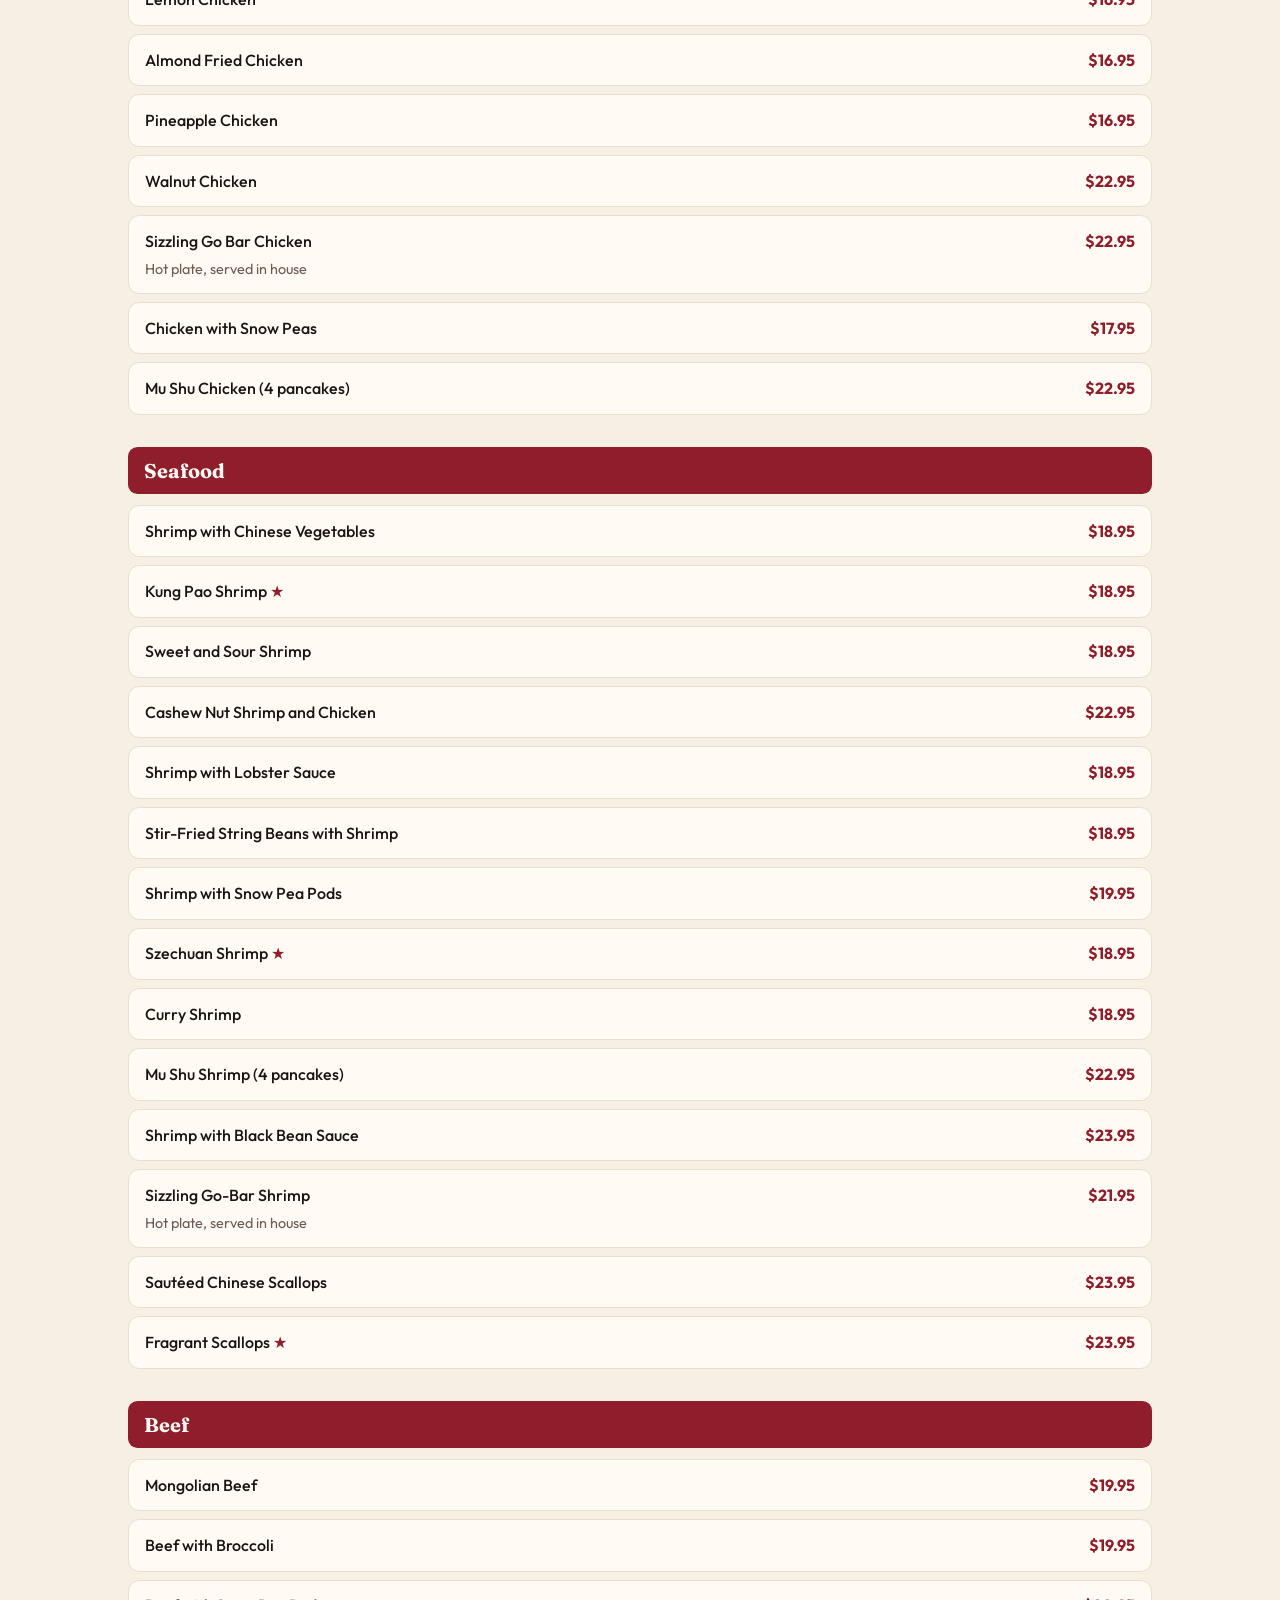
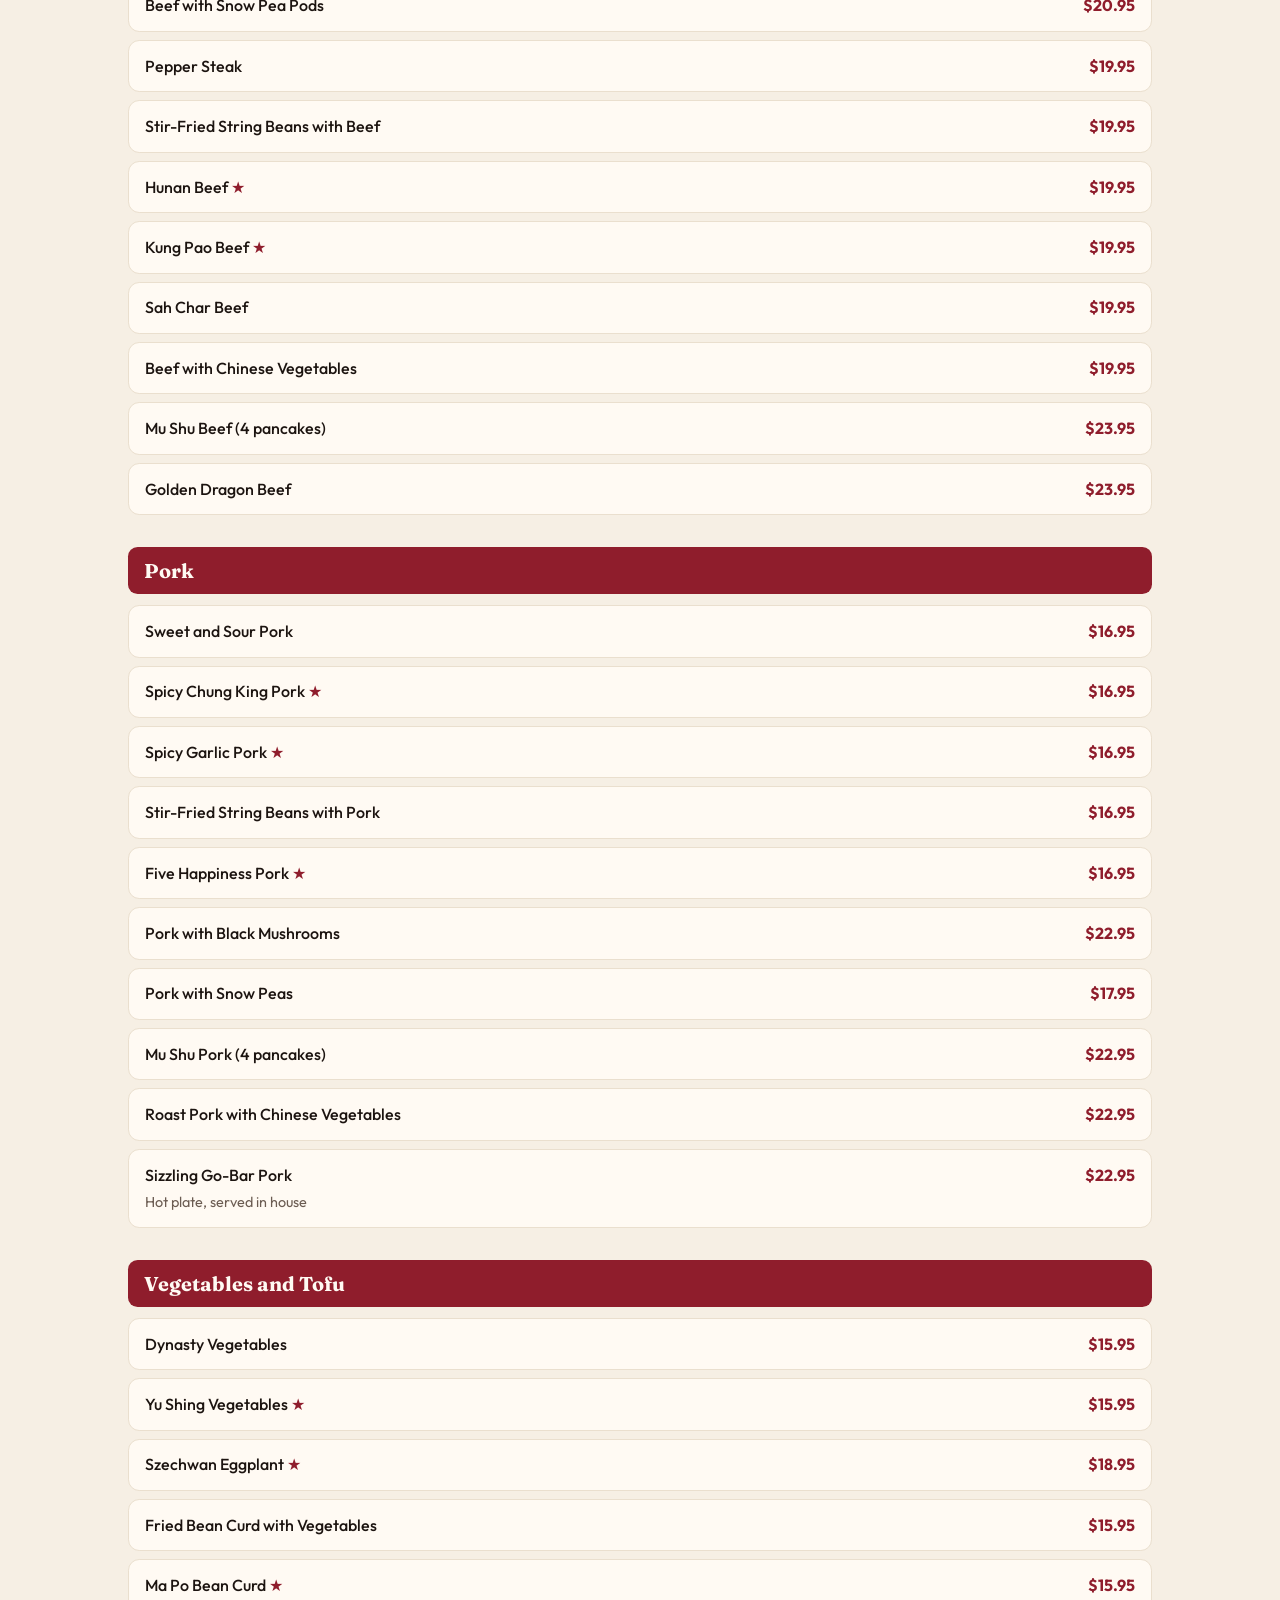
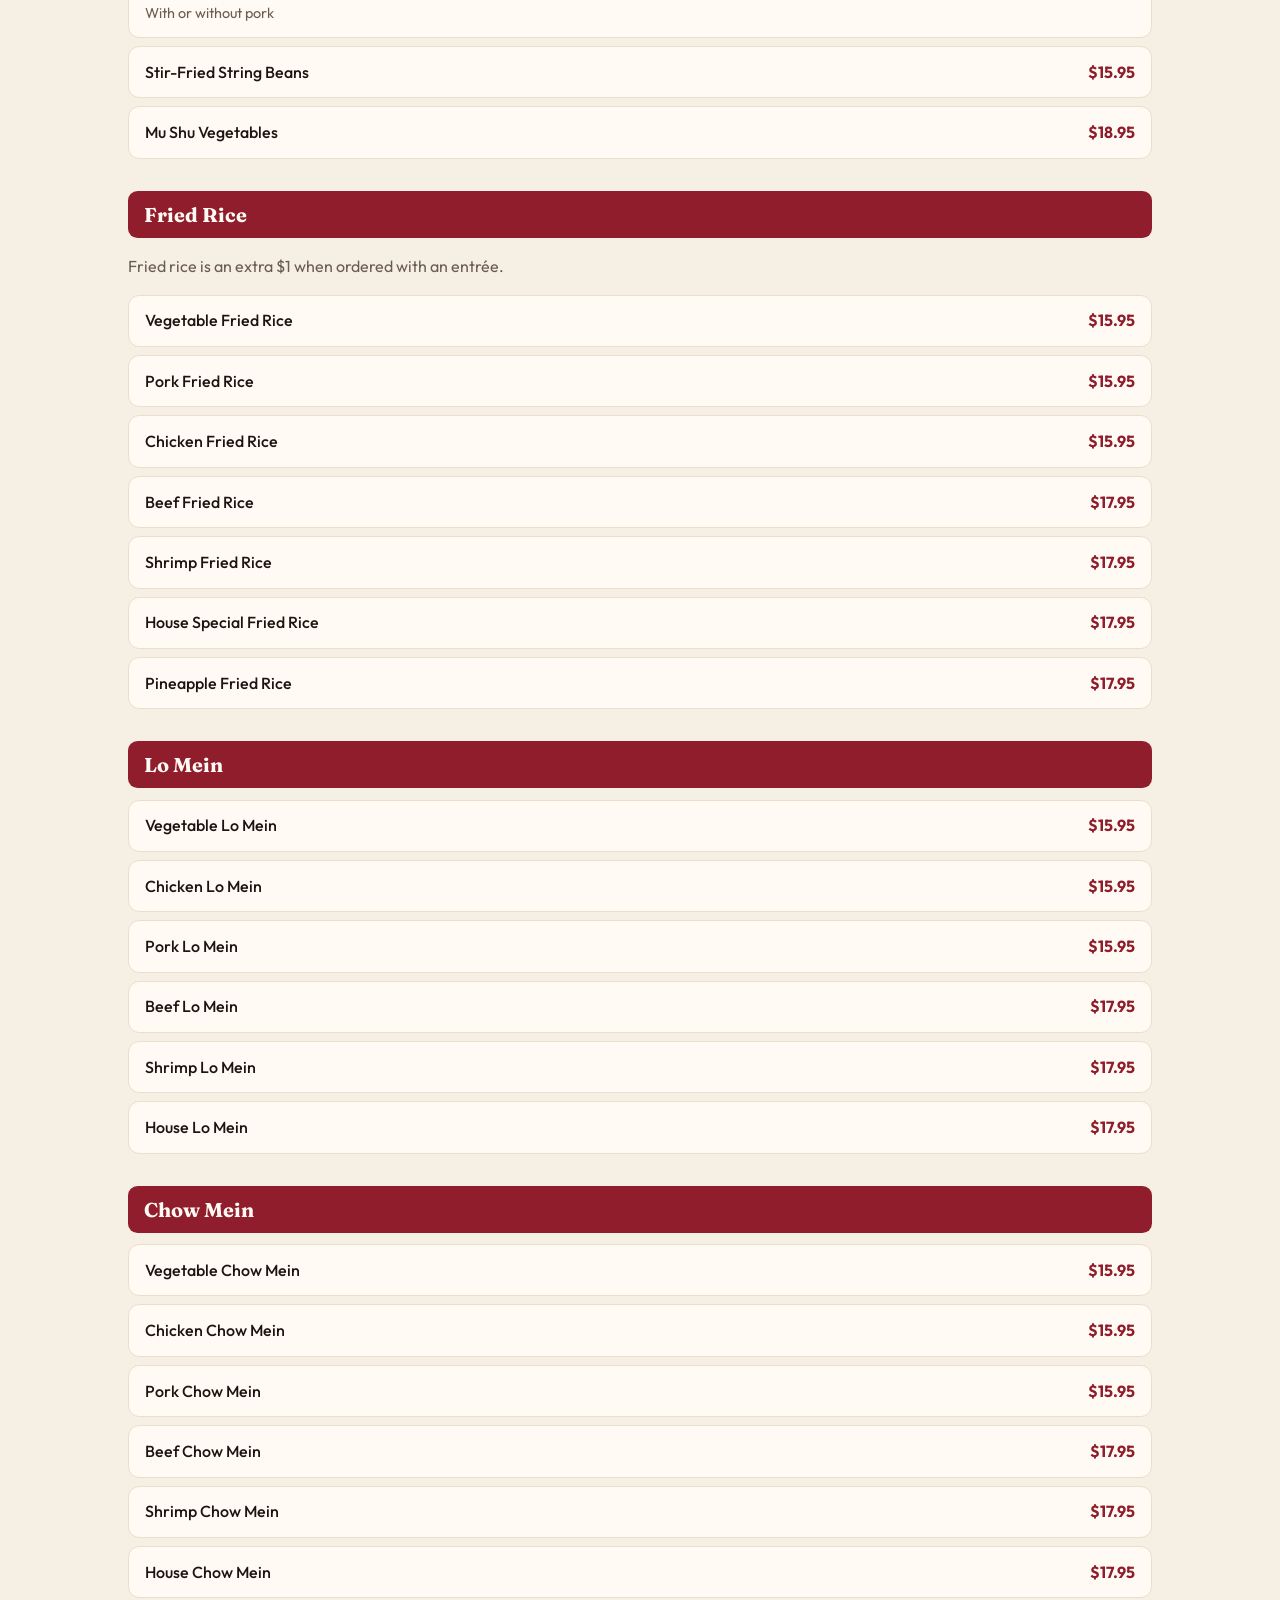
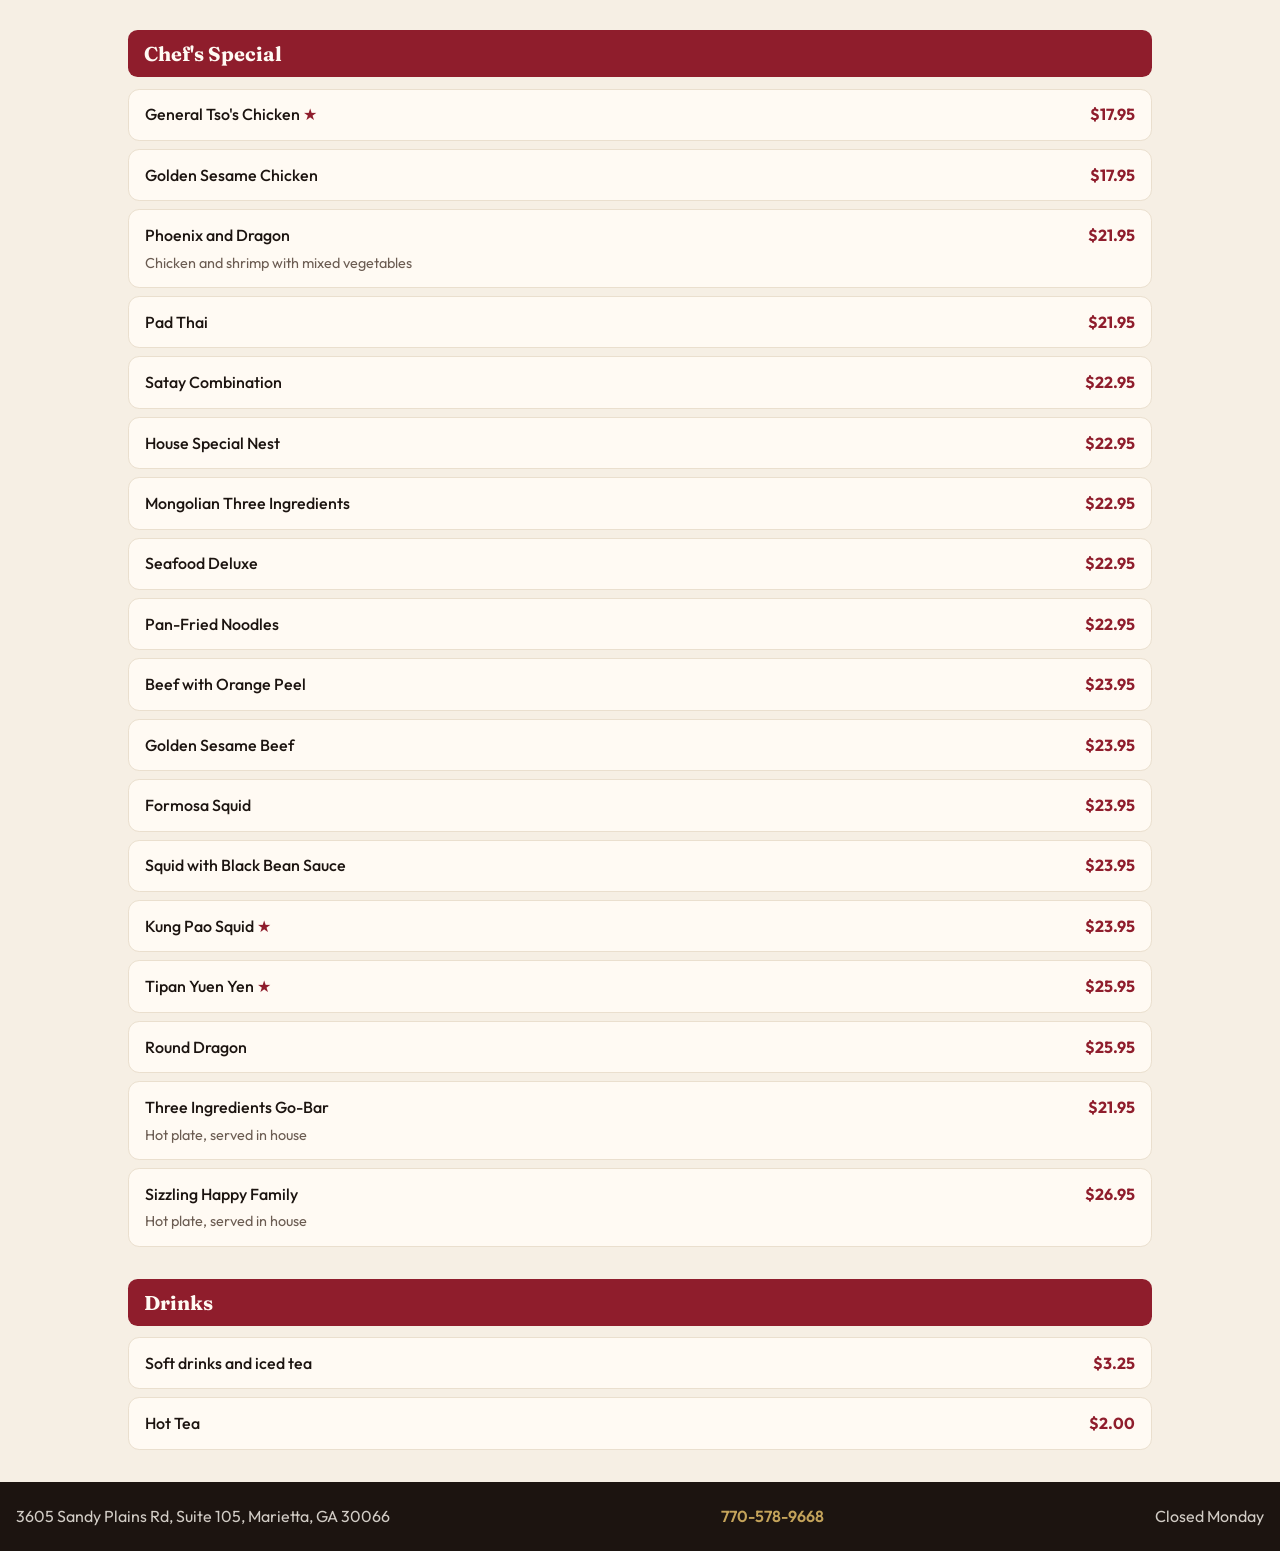
==== commit 5ddd6e5b: "Add files via upload" ====
--- a/dinner.html
+++ b/dinner.html
@@ -2,657 +2,990 @@
 <html lang="en">
 <head>
   <meta charset="UTF-8" />
-  <meta name="viewport" content="width=device-width, initial-scale=1.0" />
-  <title>Dinner Menu | China Dynasty</title>
-  <meta name="description" content="China Dynasty Dinner Menu - Marietta, GA" />
+  <meta name="viewport" content="width=device-width, initial-scale=1" />
+  <title>Dinner Menu | China Dynasty, Marietta GA</title>
+  <meta name="description" content="China Dynasty dinner menu in Marietta: Mongolian beef, seafood, chef’s specials, and family plates. Family-owned Chinese food on Sandy Plains Road in East Cobb. Call 770-578-9668." />
+  <meta name="robots" content="index, follow" />
+  <meta name="author" content="China Dynasty" />
+  <meta name="geo.region" content="US-GA" />
+  <meta name="geo.placename" content="Marietta" />
+  <link rel="canonical" href="https://www.chinadynastymarietta.com/dinner.html" />
+  <link rel="icon" href="images/logo.webp" />
   <link rel="stylesheet" href="styles.css" />
+  <link rel="preconnect" href="https://fonts.googleapis.com" />
+  <link rel="preconnect" href="https://fonts.gstatic.com" crossorigin />
+  <link href="https://fonts.googleapis.com/css2?family=Fraunces:opsz,wght@9..144,520;9..144,640&family=Outfit:wght@400;500;600&display=swap" rel="stylesheet" />
+  
 </head>
 <body>
   <header>
-    <div class="header-inner">
-      <a href="index.html" class="logo">China <span>Dynasty</span></a>
+    <div class="bar">
+      <a class="brand" href="index.html">
+        <img src="images/logo.webp" alt="" width="40" height="40" />
+        China <span>Dynasty</span>
+      </a>
       <nav>
         <a href="index.html">Home</a>
-        <a href="lunch.html">Lunch Menu</a>
-        <a href="dinner.html" class="active">Dinner Menu</a>
+        <a href="lunch.html">Lunch</a>
+        <a href="dinner.html" class="active">Dinner</a>
       </nav>
     </div>
   </header>
-
   <main>
-    <h1 class="page-title">Dinner Menu</h1>
-    <p class="page-note">All entrées are served with steamed rice. Fried rice is an additional $1 per entrée.<br />
-      Lo mein, appetizers, and soups are not served with entrées.<br />
-      <span class="spicy">★ Red / spicy items marked</span></p>
-
-    <!-- APPETIZERS -->
-    <section class="menu-section">
+    <figure class="banner"><img src="images/dinner.jpg" alt="Mongolian beef and shrimp with vegetables" /></figure>
+    <h1 class="page">Dinner menu</h1>
+    <p class="lead">Entrées come with steamed rice. Fried rice is an extra $1. Lo mein, appetizers and soups are not included with entrées.</p>
+    <p class="spicy-key">A star marks spicy dishes.</p>
+    <section>
       <h2>Appetizers</h2>
-      <div class="menu-item">
-        <span class="name">Vegetable Egg Rolls (2 pcs)</span>
-        <span class="price">$6.00</span>
-        <span class="desc">Egg wonton wrapped with shredded cabbage</span>
-      </div>
-      <div class="menu-item">
-        <span class="name">Spring Rolls (2 pcs)</span>
-        <span class="price">$6.20</span>
-        <span class="desc">Thin wonton skin with shredded cabbage, shrimp &amp; pork</span>
-      </div>
-      <div class="menu-item">
-        <span class="name">Fried Chicken Wings (8 pcs)</span>
-        <span class="price">$14.95</span>
-        <span class="desc">Homemade marinated chicken wings</span>
-      </div>
-      <div class="menu-item">
-        <span class="name">Hot Braised Chicken Wings <span class="spicy">★</span> (8 pcs)</span>
-        <span class="price">$15.95</span>
-        <span class="desc">Fried wings tossed with homemade peppered spicy sauce</span>
-      </div>
-      <div class="menu-item">
-        <span class="name">Teriyaki Steak (4 pcs)</span>
-        <span class="price">$12.95</span>
-        <span class="desc">Shish-kabob style beef on a stick</span>
-      </div>
-      <div class="menu-item">
-        <span class="name">Fried Wonton (10 pcs)</span>
-        <span class="price">$9.50</span>
-        <span class="desc">Thick wonton stuffed with ground pork &amp; scallions</span>
-      </div>
-      <div class="menu-item">
-        <span class="name">Pot Stickers (6 pcs)</span>
-        <span class="price">$9.50</span>
-        <span class="desc">Fried dumpling with ground pork &amp; scallions, side of sauce</span>
-      </div>
-      <div class="menu-item">
-        <span class="name">Steamed Dumplings (6 pcs)</span>
-        <span class="price">$9.50</span>
-        <span class="desc">Steamed dumplings with ground pork &amp; scallions, side of sauce</span>
-      </div>
-      <div class="menu-item">
-        <span class="name">Fried Shrimp (6 pcs)</span>
-        <span class="price">$11.95</span>
-        <span class="desc">Crispy butterfly Alaskan shrimp with lemon soy sauce</span>
-      </div>
-      <div class="menu-item">
-        <span class="name">Barbecue Spare Ribs (4 pcs)</span>
-        <span class="price">$15.95</span>
-        <span class="desc">Homemade marinated ribs, slow cooked, fried &amp; honey glazed</span>
-      </div>
-      <div class="menu-item">
-        <span class="name">Crab Rangoon (6 pcs)</span>
-        <span class="price">$9.50</span>
-        <span class="desc">Fried wonton with cream cheese, side of sweet &amp; sour sauce</span>
-      </div>
-    </section>
-
-    <!-- SOUPS -->
-    <section class="menu-section">
+      
+      <ul>
+        <li>
+          <div class="row">
+            <p class="name">Vegetable Egg Rolls (2)</p>
+            <p class="price">$6.00</p>
+          </div>
+          
+        </li>
+<li>
+          <div class="row">
+            <p class="name">Spring Rolls (2)</p>
+            <p class="price">$6.20</p>
+          </div>
+          
+        </li>
+<li>
+          <div class="row">
+            <p class="name">Fried Chicken Wings (8)</p>
+            <p class="price">$14.95</p>
+          </div>
+          
+        </li>
+<li>
+          <div class="row">
+            <p class="name">Hot Braised Chicken Wings (8) <span class="spicy">★</span></p>
+            <p class="price">$15.95</p>
+          </div>
+          
+        </li>
+<li>
+          <div class="row">
+            <p class="name">Teriyaki Steak (4)</p>
+            <p class="price">$12.95</p>
+          </div>
+          <p class="desc">Beef on a stick</p>
+        </li>
+<li>
+          <div class="row">
+            <p class="name">Fried Wonton (10)</p>
+            <p class="price">$9.50</p>
+          </div>
+          
+        </li>
+<li>
+          <div class="row">
+            <p class="name">Pot Stickers (6)</p>
+            <p class="price">$9.50</p>
+          </div>
+          
+        </li>
+<li>
+          <div class="row">
+            <p class="name">Steamed Dumplings (6)</p>
+            <p class="price">$9.50</p>
+          </div>
+          
+        </li>
+<li>
+          <div class="row">
+            <p class="name">Fried Shrimp (6)</p>
+            <p class="price">$11.95</p>
+          </div>
+          <p class="desc">Crispy Alaskan shrimp, lemon soy sauce</p>
+        </li>
+<li>
+          <div class="row">
+            <p class="name">Barbecue Spare Ribs (4)</p>
+            <p class="price">$15.95</p>
+          </div>
+          
+        </li>
+<li>
+          <div class="row">
+            <p class="name">Crab Rangoon (6)</p>
+            <p class="price">$9.50</p>
+          </div>
+          
+        </li>
+      </ul>
+    </section>
+<section>
       <h2>Soups</h2>
-      <div class="menu-item">
-        <span class="name">Egg Drop Soup</span>
-        <span class="price">$4.25</span>
-        <span class="desc">Chicken broth mixed with egg</span>
-      </div>
-      <div class="menu-item">
-        <span class="name">Wonton Soup</span>
-        <span class="price">$4.25</span>
-        <span class="desc">Chicken broth with scallions, roast pork &amp; pork wonton</span>
-      </div>
-      <div class="menu-item">
-        <span class="name">Hot and Sour Soup <span class="spicy">★</span></span>
-        <span class="price">$4.25</span>
-        <span class="desc">Chicken broth with egg, bamboo shoots, pork &amp; black mushrooms</span>
-      </div>
-      <div class="menu-item">
-        <span class="name">Seafood Hot and Sour Soup (for 2)</span>
-        <span class="price">$14.95</span>
-        <span class="desc">Clear chicken broth seafood-style soup with mushroom</span>
-      </div>
-      <div class="menu-item">
-        <span class="name">Vegetable Soup (for 2)</span>
-        <span class="price">$10.95</span>
-        <span class="desc">Chicken broth with water chestnuts, snow peas, carrots, mushrooms &amp; broccoli</span>
-      </div>
-      <div class="menu-item">
-        <span class="name">Sizzling Rice Soup (for 2)</span>
-        <span class="price">$12.95</span>
-        <span class="desc">Chicken broth with chicken, shrimp, snow peas, mushroom, water chestnuts &amp; fried sizzling rice</span>
-      </div>
-      <div class="menu-item">
-        <span class="name">Crab Meat with Cream Corn Soup (for 2)</span>
-        <span class="price">$12.95</span>
-      </div>
-      <div class="menu-item">
-        <span class="name">Chicken with Cream Corn Soup (for 2)</span>
-        <span class="price">$12.95</span>
-      </div>
-      <div class="menu-item">
-        <span class="name">China Dynasty Special Soup (for 2)</span>
-        <span class="price">$14.95</span>
-        <span class="desc">Shrimp, scallops, artificial crab, carrots, bamboo shoots, baby corn, water chestnuts &amp; snow peas</span>
-      </div>
-    </section>
-
-    <!-- LEAN CUISINE -->
-    <section class="menu-section">
+      
+      <ul>
+        <li>
+          <div class="row">
+            <p class="name">Egg Drop Soup</p>
+            <p class="price">$4.25</p>
+          </div>
+          
+        </li>
+<li>
+          <div class="row">
+            <p class="name">Wonton Soup</p>
+            <p class="price">$4.25</p>
+          </div>
+          
+        </li>
+<li>
+          <div class="row">
+            <p class="name">Hot and Sour Soup <span class="spicy">★</span></p>
+            <p class="price">$4.25</p>
+          </div>
+          
+        </li>
+<li>
+          <div class="row">
+            <p class="name">Seafood Hot and Sour Soup (for 2)</p>
+            <p class="price">$14.95</p>
+          </div>
+          
+        </li>
+<li>
+          <div class="row">
+            <p class="name">Vegetable Soup (for 2)</p>
+            <p class="price">$10.95</p>
+          </div>
+          
+        </li>
+<li>
+          <div class="row">
+            <p class="name">Sizzling Rice Soup (for 2)</p>
+            <p class="price">$12.95</p>
+          </div>
+          
+        </li>
+<li>
+          <div class="row">
+            <p class="name">Crab Meat with Cream Corn Soup (for 2)</p>
+            <p class="price">$12.95</p>
+          </div>
+          
+        </li>
+<li>
+          <div class="row">
+            <p class="name">Chicken with Cream Corn Soup (for 2)</p>
+            <p class="price">$12.95</p>
+          </div>
+          
+        </li>
+<li>
+          <div class="row">
+            <p class="name">China Dynasty Special Soup (for 2)</p>
+            <p class="price">$14.95</p>
+          </div>
+          
+        </li>
+      </ul>
+    </section>
+<section>
       <h2>Lean Cuisine</h2>
-      <p class="section-note">Every entrée comes with a side of chicken-broth based white sauce</p>
-      <div class="menu-item">
-        <span class="name">Steamed Vegetables</span>
-        <span class="price">$16.95</span>
-      </div>
-      <div class="menu-item">
-        <span class="name">Steamed Vegetables &amp; Chicken</span>
-        <span class="price">$16.95</span>
-      </div>
-      <div class="menu-item">
-        <span class="name">Steamed Vegetables &amp; Shrimp</span>
-        <span class="price">$18.95</span>
-      </div>
-      <div class="menu-item">
-        <span class="name">Steamed Vegetables &amp; Scallops</span>
-        <span class="price">$23.95</span>
-      </div>
-    </section>
-
-    <!-- POULTRY -->
-    <section class="menu-section">
+      <p class="note">Each entrée comes with a side of chicken-broth white sauce.</p>
+      <ul>
+        <li>
+          <div class="row">
+            <p class="name">Steamed Vegetables</p>
+            <p class="price">$16.95</p>
+          </div>
+          
+        </li>
+<li>
+          <div class="row">
+            <p class="name">Steamed Vegetables and Chicken</p>
+            <p class="price">$16.95</p>
+          </div>
+          
+        </li>
+<li>
+          <div class="row">
+            <p class="name">Steamed Vegetables and Shrimp</p>
+            <p class="price">$18.95</p>
+          </div>
+          
+        </li>
+<li>
+          <div class="row">
+            <p class="name">Steamed Vegetables and Scallops</p>
+            <p class="price">$23.95</p>
+          </div>
+          
+        </li>
+      </ul>
+    </section>
+<section>
       <h2>Poultry</h2>
-      <div class="menu-item">
-        <span class="name">Chicken with Broccoli</span>
-        <span class="price">$16.95</span>
-      </div>
-      <div class="menu-item">
-        <span class="name">Cashew Nut Chicken</span>
-        <span class="price">$20.95</span>
-        <span class="desc">Chicken with roasted cashews, mushrooms, water chestnuts, carrots &amp; bamboo shoots</span>
-      </div>
-      <div class="menu-item">
-        <span class="name">Stir-Fried String Beans with Chicken</span>
-        <span class="price">$16.95</span>
-        <span class="desc">Fried string beans lightly seasoned, garnished with onions</span>
-      </div>
-      <div class="menu-item">
-        <span class="name">Chicken with Chinese Vegetables</span>
-        <span class="price">$16.95</span>
-      </div>
-      <div class="menu-item">
-        <span class="name">Hunan Chicken <span class="spicy">★</span></span>
-        <span class="price">$16.95</span>
-      </div>
-      <div class="menu-item">
-        <span class="name">Kung Pao Chicken <span class="spicy">★</span></span>
-        <span class="price">$16.95</span>
-      </div>
-      <div class="menu-item">
-        <span class="name">Curry Chicken</span>
-        <span class="price">$16.95</span>
-      </div>
-      <div class="menu-item">
-        <span class="name">Moo Goo Gai Pan</span>
-        <span class="price">$16.95</span>
-      </div>
-      <div class="menu-item">
-        <span class="name">Garlic Chicken</span>
-        <span class="price">$16.95</span>
-      </div>
-      <div class="menu-item">
-        <span class="name">Szechuan Chicken <span class="spicy">★</span></span>
-        <span class="price">$16.95</span>
-      </div>
-      <div class="menu-item">
-        <span class="name">Sweet and Sour Chicken</span>
-        <span class="price">$16.95</span>
-      </div>
-      <div class="menu-item">
-        <span class="name">Garden Chicken <span class="spicy">★</span></span>
-        <span class="price">$16.95</span>
-      </div>
-      <div class="menu-item">
-        <span class="name">Lemon Chicken</span>
-        <span class="price">$16.95</span>
-      </div>
-      <div class="menu-item">
-        <span class="name">Almond Fried Chicken</span>
-        <span class="price">$16.95</span>
-      </div>
-      <div class="menu-item">
-        <span class="name">Pineapple Chicken</span>
-        <span class="price">$16.95</span>
-      </div>
-      <div class="menu-item">
-        <span class="name">Walnut Chicken</span>
-        <span class="price">$22.95</span>
-        <span class="desc">Fried chicken with sweet mayonnaise sauce &amp; walnuts</span>
-      </div>
-      <div class="menu-item">
-        <span class="name">Sizzling Go Bar Chicken</span>
-        <span class="price">$22.95</span>
-        <span class="desc">Chicken in sweet red sauce with mixed vegetables (hot plate, in-house)</span>
-      </div>
-      <div class="menu-item">
-        <span class="name">Chicken with Snow Peas</span>
-        <span class="price">$17.95</span>
-      </div>
-      <div class="menu-item">
-        <span class="name">Mu Shu Chicken (w/ 4 pancakes)</span>
-        <span class="price">$22.95</span>
-        <span class="desc">Chicken with shredded cabbage, wood ear mushrooms, carrots, pancakes &amp; plum sauce</span>
-      </div>
-    </section>
-
-    <!-- SEAFOOD -->
-    <section class="menu-section">
+      
+      <ul>
+        <li>
+          <div class="row">
+            <p class="name">Chicken with Broccoli</p>
+            <p class="price">$16.95</p>
+          </div>
+          
+        </li>
+<li>
+          <div class="row">
+            <p class="name">Cashew Nut Chicken</p>
+            <p class="price">$20.95</p>
+          </div>
+          
+        </li>
+<li>
+          <div class="row">
+            <p class="name">Stir-Fried String Beans with Chicken</p>
+            <p class="price">$16.95</p>
+          </div>
+          
+        </li>
+<li>
+          <div class="row">
+            <p class="name">Chicken with Chinese Vegetables</p>
+            <p class="price">$16.95</p>
+          </div>
+          
+        </li>
+<li>
+          <div class="row">
+            <p class="name">Hunan Chicken <span class="spicy">★</span></p>
+            <p class="price">$16.95</p>
+          </div>
+          
+        </li>
+<li>
+          <div class="row">
+            <p class="name">Kung Pao Chicken <span class="spicy">★</span></p>
+            <p class="price">$16.95</p>
+          </div>
+          
+        </li>
+<li>
+          <div class="row">
+            <p class="name">Curry Chicken</p>
+            <p class="price">$16.95</p>
+          </div>
+          
+        </li>
+<li>
+          <div class="row">
+            <p class="name">Moo Goo Gai Pan</p>
+            <p class="price">$16.95</p>
+          </div>
+          
+        </li>
+<li>
+          <div class="row">
+            <p class="name">Garlic Chicken</p>
+            <p class="price">$16.95</p>
+          </div>
+          
+        </li>
+<li>
+          <div class="row">
+            <p class="name">Szechuan Chicken <span class="spicy">★</span></p>
+            <p class="price">$16.95</p>
+          </div>
+          
+        </li>
+<li>
+          <div class="row">
+            <p class="name">Sweet and Sour Chicken</p>
+            <p class="price">$16.95</p>
+          </div>
+          
+        </li>
+<li>
+          <div class="row">
+            <p class="name">Garden Chicken <span class="spicy">★</span></p>
+            <p class="price">$16.95</p>
+          </div>
+          
+        </li>
+<li>
+          <div class="row">
+            <p class="name">Lemon Chicken</p>
+            <p class="price">$16.95</p>
+          </div>
+          
+        </li>
+<li>
+          <div class="row">
+            <p class="name">Almond Fried Chicken</p>
+            <p class="price">$16.95</p>
+          </div>
+          
+        </li>
+<li>
+          <div class="row">
+            <p class="name">Pineapple Chicken</p>
+            <p class="price">$16.95</p>
+          </div>
+          
+        </li>
+<li>
+          <div class="row">
+            <p class="name">Walnut Chicken</p>
+            <p class="price">$22.95</p>
+          </div>
+          
+        </li>
+<li>
+          <div class="row">
+            <p class="name">Sizzling Go Bar Chicken</p>
+            <p class="price">$22.95</p>
+          </div>
+          <p class="desc">Hot plate, served in house</p>
+        </li>
+<li>
+          <div class="row">
+            <p class="name">Chicken with Snow Peas</p>
+            <p class="price">$17.95</p>
+          </div>
+          
+        </li>
+<li>
+          <div class="row">
+            <p class="name">Mu Shu Chicken (4 pancakes)</p>
+            <p class="price">$22.95</p>
+          </div>
+          
+        </li>
+      </ul>
+    </section>
+<section>
       <h2>Seafood</h2>
-      <div class="menu-item">
-        <span class="name">Shrimp with Chinese Vegetables</span>
-        <span class="price">$18.95</span>
-      </div>
-      <div class="menu-item">
-        <span class="name">Kung Pao Shrimp <span class="spicy">★</span></span>
-        <span class="price">$18.95</span>
-      </div>
-      <div class="menu-item">
-        <span class="name">Sweet and Sour Shrimp</span>
-        <span class="price">$18.95</span>
-      </div>
-      <div class="menu-item">
-        <span class="name">Cashew Nut Shrimp &amp; Chicken</span>
-        <span class="price">$22.95</span>
-      </div>
-      <div class="menu-item">
-        <span class="name">Shrimp with Lobster Sauce</span>
-        <span class="price">$18.95</span>
-      </div>
-      <div class="menu-item">
-        <span class="name">Stir-Fried String Beans with Shrimp</span>
-        <span class="price">$18.95</span>
-      </div>
-      <div class="menu-item">
-        <span class="name">Shrimp with Snow Pea Pods</span>
-        <span class="price">$19.95</span>
-      </div>
-      <div class="menu-item">
-        <span class="name">Szechuan Shrimp <span class="spicy">★</span></span>
-        <span class="price">$18.95</span>
-      </div>
-      <div class="menu-item">
-        <span class="name">Curry Shrimp</span>
-        <span class="price">$18.95</span>
-      </div>
-      <div class="menu-item">
-        <span class="name">Mu Shu Shrimp (w/ 4 pancakes)</span>
-        <span class="price">$22.95</span>
-      </div>
-      <div class="menu-item">
-        <span class="name">Shrimp with Black Bean Sauce</span>
-        <span class="price">$23.95</span>
-        <span class="desc">Jumbo shrimp in black bean sauce with mixed vegetables</span>
-      </div>
-      <div class="menu-item">
-        <span class="name">Sizzling Go-Bar Shrimp</span>
-        <span class="price">$21.95</span>
-        <span class="desc">Jumbo shrimp in sweet red sauce with mixed vegetables (hot plate, in-house)</span>
-      </div>
-      <div class="menu-item">
-        <span class="name">Sautéed Chinese Scallops</span>
-        <span class="price">$23.95</span>
-        <span class="desc">Scallops in white sauce with mixed vegetables</span>
-      </div>
-      <div class="menu-item">
-        <span class="name">Fragrant Scallops <span class="spicy">★</span></span>
-        <span class="price">$23.95</span>
-        <span class="desc">Scallops in spicy brown sauce with mixed vegetables</span>
-      </div>
-    </section>
-
-    <!-- BEEF -->
-    <section class="menu-section">
+      
+      <ul>
+        <li>
+          <div class="row">
+            <p class="name">Shrimp with Chinese Vegetables</p>
+            <p class="price">$18.95</p>
+          </div>
+          
+        </li>
+<li>
+          <div class="row">
+            <p class="name">Kung Pao Shrimp <span class="spicy">★</span></p>
+            <p class="price">$18.95</p>
+          </div>
+          
+        </li>
+<li>
+          <div class="row">
+            <p class="name">Sweet and Sour Shrimp</p>
+            <p class="price">$18.95</p>
+          </div>
+          
+        </li>
+<li>
+          <div class="row">
+            <p class="name">Cashew Nut Shrimp and Chicken</p>
+            <p class="price">$22.95</p>
+          </div>
+          
+        </li>
+<li>
+          <div class="row">
+            <p class="name">Shrimp with Lobster Sauce</p>
+            <p class="price">$18.95</p>
+          </div>
+          
+        </li>
+<li>
+          <div class="row">
+            <p class="name">Stir-Fried String Beans with Shrimp</p>
+            <p class="price">$18.95</p>
+          </div>
+          
+        </li>
+<li>
+          <div class="row">
+            <p class="name">Shrimp with Snow Pea Pods</p>
+            <p class="price">$19.95</p>
+          </div>
+          
+        </li>
+<li>
+          <div class="row">
+            <p class="name">Szechuan Shrimp <span class="spicy">★</span></p>
+            <p class="price">$18.95</p>
+          </div>
+          
+        </li>
+<li>
+          <div class="row">
+            <p class="name">Curry Shrimp</p>
+            <p class="price">$18.95</p>
+          </div>
+          
+        </li>
+<li>
+          <div class="row">
+            <p class="name">Mu Shu Shrimp (4 pancakes)</p>
+            <p class="price">$22.95</p>
+          </div>
+          
+        </li>
+<li>
+          <div class="row">
+            <p class="name">Shrimp with Black Bean Sauce</p>
+            <p class="price">$23.95</p>
+          </div>
+          
+        </li>
+<li>
+          <div class="row">
+            <p class="name">Sizzling Go-Bar Shrimp</p>
+            <p class="price">$21.95</p>
+          </div>
+          <p class="desc">Hot plate, served in house</p>
+        </li>
+<li>
+          <div class="row">
+            <p class="name">Sautéed Chinese Scallops</p>
+            <p class="price">$23.95</p>
+          </div>
+          
+        </li>
+<li>
+          <div class="row">
+            <p class="name">Fragrant Scallops <span class="spicy">★</span></p>
+            <p class="price">$23.95</p>
+          </div>
+          
+        </li>
+      </ul>
+    </section>
+<section>
       <h2>Beef</h2>
-      <div class="menu-item">
-        <span class="name">Mongolian Beef</span>
-        <span class="price">$19.95</span>
-        <span class="desc">Beef in sweet brown sauce with green &amp; white onions, fried rice noodles on top</span>
-      </div>
-      <div class="menu-item">
-        <span class="name">Beef with Broccoli</span>
-        <span class="price">$19.95</span>
-      </div>
-      <div class="menu-item">
-        <span class="name">Beef with Snow Pea Pods</span>
-        <span class="price">$20.95</span>
-      </div>
-      <div class="menu-item">
-        <span class="name">Pepper Steak</span>
-        <span class="price">$19.95</span>
-      </div>
-      <div class="menu-item">
-        <span class="name">Stir-Fried String Beans with Beef</span>
-        <span class="price">$19.95</span>
-      </div>
-      <div class="menu-item">
-        <span class="name">Hunan Beef <span class="spicy">★</span></span>
-        <span class="price">$19.95</span>
-      </div>
-      <div class="menu-item">
-        <span class="name">Kung Pao Beef <span class="spicy">★</span></span>
-        <span class="price">$19.95</span>
-      </div>
-      <div class="menu-item">
-        <span class="name">Sah Char Beef</span>
-        <span class="price">$19.95</span>
-      </div>
-      <div class="menu-item">
-        <span class="name">Beef with Chinese Vegetables</span>
-        <span class="price">$19.95</span>
-      </div>
-      <div class="menu-item">
-        <span class="name">Mu Shu Beef (w/ 4 pancakes)</span>
-        <span class="price">$23.95</span>
-      </div>
-      <div class="menu-item">
-        <span class="name">Golden Dragon Beef</span>
-        <span class="price">$23.95</span>
-        <span class="desc">Beef in sweet red sauce with mixed vegetables</span>
-      </div>
-    </section>
-
-    <!-- PORK -->
-    <section class="menu-section">
+      
+      <ul>
+        <li>
+          <div class="row">
+            <p class="name">Mongolian Beef</p>
+            <p class="price">$19.95</p>
+          </div>
+          
+        </li>
+<li>
+          <div class="row">
+            <p class="name">Beef with Broccoli</p>
+            <p class="price">$19.95</p>
+          </div>
+          
+        </li>
+<li>
+          <div class="row">
+            <p class="name">Beef with Snow Pea Pods</p>
+            <p class="price">$20.95</p>
+          </div>
+          
+        </li>
+<li>
+          <div class="row">
+            <p class="name">Pepper Steak</p>
+            <p class="price">$19.95</p>
+          </div>
+          
+        </li>
+<li>
+          <div class="row">
+            <p class="name">Stir-Fried String Beans with Beef</p>
+            <p class="price">$19.95</p>
+          </div>
+          
+        </li>
+<li>
+          <div class="row">
+            <p class="name">Hunan Beef <span class="spicy">★</span></p>
+            <p class="price">$19.95</p>
+          </div>
+          
+        </li>
+<li>
+          <div class="row">
+            <p class="name">Kung Pao Beef <span class="spicy">★</span></p>
+            <p class="price">$19.95</p>
+          </div>
+          
+        </li>
+<li>
+          <div class="row">
+            <p class="name">Sah Char Beef</p>
+            <p class="price">$19.95</p>
+          </div>
+          
+        </li>
+<li>
+          <div class="row">
+            <p class="name">Beef with Chinese Vegetables</p>
+            <p class="price">$19.95</p>
+          </div>
+          
+        </li>
+<li>
+          <div class="row">
+            <p class="name">Mu Shu Beef (4 pancakes)</p>
+            <p class="price">$23.95</p>
+          </div>
+          
+        </li>
+<li>
+          <div class="row">
+            <p class="name">Golden Dragon Beef</p>
+            <p class="price">$23.95</p>
+          </div>
+          
+        </li>
+      </ul>
+    </section>
+<section>
       <h2>Pork</h2>
-      <div class="menu-item">
-        <span class="name">Sweet and Sour Pork</span>
-        <span class="price">$16.95</span>
-      </div>
-      <div class="menu-item">
-        <span class="name">Spicy Chung King Pork <span class="spicy">★</span></span>
-        <span class="price">$16.95</span>
-        <span class="desc">Twice-cooked pork in spicy brown sauce</span>
-      </div>
-      <div class="menu-item">
-        <span class="name">Spicy Garlic Pork <span class="spicy">★</span></span>
-        <span class="price">$16.95</span>
-      </div>
-      <div class="menu-item">
-        <span class="name">Stir-Fried String Beans with Pork</span>
-        <span class="price">$16.95</span>
-      </div>
-      <div class="menu-item">
-        <span class="name">Five Happiness Pork <span class="spicy">★</span></span>
-        <span class="price">$16.95</span>
-      </div>
-      <div class="menu-item">
-        <span class="name">Pork with Black Mushrooms</span>
-        <span class="price">$22.95</span>
-        <span class="desc">Pork in brown sauce with wood ear mushrooms &amp; vegetables</span>
-      </div>
-      <div class="menu-item">
-        <span class="name">Pork with Snow Peas</span>
-        <span class="price">$17.95</span>
-      </div>
-      <div class="menu-item">
-        <span class="name">Mu Shu Pork (w/ 4 pancakes)</span>
-        <span class="price">$22.95</span>
-      </div>
-      <div class="menu-item">
-        <span class="name">Roast Pork with Chinese Vegetables</span>
-        <span class="price">$22.95</span>
-      </div>
-      <div class="menu-item">
-        <span class="name">Sizzling Go-Bar Pork</span>
-        <span class="price">$22.95</span>
-        <span class="desc">Pork in sweet red sauce with mixed vegetables (hot plate, in-house)</span>
-      </div>
-    </section>
-
-    <!-- VEGETABLES & TOFU -->
-    <section class="menu-section">
-      <h2>Vegetables &amp; Tofu</h2>
-      <div class="menu-item">
-        <span class="name">Dynasty Vegetables</span>
-        <span class="price">$15.95</span>
-        <span class="desc">Sautéed mixed vegetables in white sauce</span>
-      </div>
-      <div class="menu-item">
-        <span class="name">Yu Shing Vegetables <span class="spicy">★</span></span>
-        <span class="price">$15.95</span>
-        <span class="desc">Spicy brown sauce mixed vegetable dish</span>
-      </div>
-      <div class="menu-item">
-        <span class="name">Szechwan Eggplant <span class="spicy">★</span></span>
-        <span class="price">$18.95</span>
-        <span class="desc">Eggplant in spicy brown sauce with water chestnuts, carrots &amp; wood ear mushrooms</span>
-      </div>
-      <div class="menu-item">
-        <span class="name">Fried Bean Curd (Tofu) with Vegetables</span>
-        <span class="price">$15.95</span>
-        <span class="desc">Lightly fried tofu in brown sauce with mixed vegetables</span>
-      </div>
-      <div class="menu-item">
-        <span class="name">Ma Po Bean Curd <span class="spicy">★</span> (with or without pork)</span>
-        <span class="price">$15.95</span>
-        <span class="desc">Traditional spicy tofu (pork option may have additional charge)</span>
-      </div>
-      <div class="menu-item">
-        <span class="name">Stir-Fried String Beans</span>
-        <span class="price">$15.95</span>
-      </div>
-      <div class="menu-item">
-        <span class="name">Mu Shu Vegetables (w/ pancakes)</span>
-        <span class="price">$18.95</span>
-      </div>
-    </section>
-
-    <!-- FRIED RICE -->
-    <section class="menu-section">
+      
+      <ul>
+        <li>
+          <div class="row">
+            <p class="name">Sweet and Sour Pork</p>
+            <p class="price">$16.95</p>
+          </div>
+          
+        </li>
+<li>
+          <div class="row">
+            <p class="name">Spicy Chung King Pork <span class="spicy">★</span></p>
+            <p class="price">$16.95</p>
+          </div>
+          
+        </li>
+<li>
+          <div class="row">
+            <p class="name">Spicy Garlic Pork <span class="spicy">★</span></p>
+            <p class="price">$16.95</p>
+          </div>
+          
+        </li>
+<li>
+          <div class="row">
+            <p class="name">Stir-Fried String Beans with Pork</p>
+            <p class="price">$16.95</p>
+          </div>
+          
+        </li>
+<li>
+          <div class="row">
+            <p class="name">Five Happiness Pork <span class="spicy">★</span></p>
+            <p class="price">$16.95</p>
+          </div>
+          
+        </li>
+<li>
+          <div class="row">
+            <p class="name">Pork with Black Mushrooms</p>
+            <p class="price">$22.95</p>
+          </div>
+          
+        </li>
+<li>
+          <div class="row">
+            <p class="name">Pork with Snow Peas</p>
+            <p class="price">$17.95</p>
+          </div>
+          
+        </li>
+<li>
+          <div class="row">
+            <p class="name">Mu Shu Pork (4 pancakes)</p>
+            <p class="price">$22.95</p>
+          </div>
+          
+        </li>
+<li>
+          <div class="row">
+            <p class="name">Roast Pork with Chinese Vegetables</p>
+            <p class="price">$22.95</p>
+          </div>
+          
+        </li>
+<li>
+          <div class="row">
+            <p class="name">Sizzling Go-Bar Pork</p>
+            <p class="price">$22.95</p>
+          </div>
+          <p class="desc">Hot plate, served in house</p>
+        </li>
+      </ul>
+    </section>
+<section>
+      <h2>Vegetables and Tofu</h2>
+      
+      <ul>
+        <li>
+          <div class="row">
+            <p class="name">Dynasty Vegetables</p>
+            <p class="price">$15.95</p>
+          </div>
+          
+        </li>
+<li>
+          <div class="row">
+            <p class="name">Yu Shing Vegetables <span class="spicy">★</span></p>
+            <p class="price">$15.95</p>
+          </div>
+          
+        </li>
+<li>
+          <div class="row">
+            <p class="name">Szechwan Eggplant <span class="spicy">★</span></p>
+            <p class="price">$18.95</p>
+          </div>
+          
+        </li>
+<li>
+          <div class="row">
+            <p class="name">Fried Bean Curd with Vegetables</p>
+            <p class="price">$15.95</p>
+          </div>
+          
+        </li>
+<li>
+          <div class="row">
+            <p class="name">Ma Po Bean Curd <span class="spicy">★</span></p>
+            <p class="price">$15.95</p>
+          </div>
+          <p class="desc">With or without pork</p>
+        </li>
+<li>
+          <div class="row">
+            <p class="name">Stir-Fried String Beans</p>
+            <p class="price">$15.95</p>
+          </div>
+          
+        </li>
+<li>
+          <div class="row">
+            <p class="name">Mu Shu Vegetables</p>
+            <p class="price">$18.95</p>
+          </div>
+          
+        </li>
+      </ul>
+    </section>
+<section>
       <h2>Fried Rice</h2>
-      <p class="section-note">All fried rice contains peas &amp; carrots, onions, and bean sprouts</p>
-      <div class="menu-item">
-        <span class="name">Vegetable Fried Rice</span>
-        <span class="price">$15.95</span>
-      </div>
-      <div class="menu-item">
-        <span class="name">Pork Fried Rice</span>
-        <span class="price">$15.95</span>
-      </div>
-      <div class="menu-item">
-        <span class="name">Chicken Fried Rice</span>
-        <span class="price">$15.95</span>
-      </div>
-      <div class="menu-item">
-        <span class="name">Beef Fried Rice</span>
-        <span class="price">$17.95</span>
-      </div>
-      <div class="menu-item">
-        <span class="name">Shrimp Fried Rice</span>
-        <span class="price">$17.95</span>
-      </div>
-      <div class="menu-item">
-        <span class="name">House Special Fried Rice</span>
-        <span class="price">$17.95</span>
-        <span class="desc">Shrimp, chicken &amp; beef</span>
-      </div>
-      <div class="menu-item">
-        <span class="name">Pineapple Fried Rice</span>
-        <span class="price">$17.95</span>
-        <span class="desc">White rice with pineapple, shrimp &amp; roast pork</span>
-      </div>
-    </section>
-
-    <!-- LO MEIN -->
-    <section class="menu-section">
+      <p class="note">Fried rice is an extra $1 when ordered with an entrée.</p>
+      <ul>
+        <li>
+          <div class="row">
+            <p class="name">Vegetable Fried Rice</p>
+            <p class="price">$15.95</p>
+          </div>
+          
+        </li>
+<li>
+          <div class="row">
+            <p class="name">Pork Fried Rice</p>
+            <p class="price">$15.95</p>
+          </div>
+          
+        </li>
+<li>
+          <div class="row">
+            <p class="name">Chicken Fried Rice</p>
+            <p class="price">$15.95</p>
+          </div>
+          
+        </li>
+<li>
+          <div class="row">
+            <p class="name">Beef Fried Rice</p>
+            <p class="price">$17.95</p>
+          </div>
+          
+        </li>
+<li>
+          <div class="row">
+            <p class="name">Shrimp Fried Rice</p>
+            <p class="price">$17.95</p>
+          </div>
+          
+        </li>
+<li>
+          <div class="row">
+            <p class="name">House Special Fried Rice</p>
+            <p class="price">$17.95</p>
+          </div>
+          
+        </li>
+<li>
+          <div class="row">
+            <p class="name">Pineapple Fried Rice</p>
+            <p class="price">$17.95</p>
+          </div>
+          
+        </li>
+      </ul>
+    </section>
+<section>
       <h2>Lo Mein</h2>
-      <p class="section-note">All lo mein contain green &amp; white onions and carrots</p>
-      <div class="menu-item">
-        <span class="name">Vegetable Lo Mein</span>
-        <span class="price">$15.95</span>
-      </div>
-      <div class="menu-item">
-        <span class="name">Chicken Lo Mein</span>
-        <span class="price">$15.95</span>
-      </div>
-      <div class="menu-item">
-        <span class="name">Pork Lo Mein</span>
-        <span class="price">$15.95</span>
-      </div>
-      <div class="menu-item">
-        <span class="name">Beef Lo Mein</span>
-        <span class="price">$17.95</span>
-      </div>
-      <div class="menu-item">
-        <span class="name">Shrimp Lo Mein</span>
-        <span class="price">$17.95</span>
-      </div>
-      <div class="menu-item">
-        <span class="name">House Lo Mein</span>
-        <span class="price">$17.95</span>
-        <span class="desc">Shrimp, chicken &amp; beef</span>
-      </div>
-    </section>
-
-    <!-- CHOW MEIN -->
-    <section class="menu-section">
+      
+      <ul>
+        <li>
+          <div class="row">
+            <p class="name">Vegetable Lo Mein</p>
+            <p class="price">$15.95</p>
+          </div>
+          
+        </li>
+<li>
+          <div class="row">
+            <p class="name">Chicken Lo Mein</p>
+            <p class="price">$15.95</p>
+          </div>
+          
+        </li>
+<li>
+          <div class="row">
+            <p class="name">Pork Lo Mein</p>
+            <p class="price">$15.95</p>
+          </div>
+          
+        </li>
+<li>
+          <div class="row">
+            <p class="name">Beef Lo Mein</p>
+            <p class="price">$17.95</p>
+          </div>
+          
+        </li>
+<li>
+          <div class="row">
+            <p class="name">Shrimp Lo Mein</p>
+            <p class="price">$17.95</p>
+          </div>
+          
+        </li>
+<li>
+          <div class="row">
+            <p class="name">House Lo Mein</p>
+            <p class="price">$17.95</p>
+          </div>
+          
+        </li>
+      </ul>
+    </section>
+<section>
       <h2>Chow Mein</h2>
-      <p class="section-note">Chop suey style, garnished with fried noodle chips</p>
-      <div class="menu-item">
-        <span class="name">Vegetable Chow Mein</span>
-        <span class="price">$15.95</span>
-      </div>
-      <div class="menu-item">
-        <span class="name">Chicken Chow Mein</span>
-        <span class="price">$15.95</span>
-      </div>
-      <div class="menu-item">
-        <span class="name">Pork Chow Mein</span>
-        <span class="price">$15.95</span>
-      </div>
-      <div class="menu-item">
-        <span class="name">Beef Chow Mein</span>
-        <span class="price">$17.95</span>
-      </div>
-      <div class="menu-item">
-        <span class="name">Shrimp Chow Mein</span>
-        <span class="price">$17.95</span>
-      </div>
-      <div class="menu-item">
-        <span class="name">House Chow Mein</span>
-        <span class="price">$17.95</span>
-        <span class="desc">Shrimp, chicken &amp; beef</span>
-      </div>
-    </section>
-
-    <!-- CHEF'S SPECIAL -->
-    <section class="menu-section">
-      <h2>Chef’s Special</h2>
-      <div class="menu-item">
-        <span class="name">General Tso’s Chicken <span class="spicy">★</span></span>
-        <span class="price">$17.95</span>
-        <span class="desc">Battered fried chicken in spicy mildly sweet sauce, broccoli on the side</span>
-      </div>
-      <div class="menu-item">
-        <span class="name">Phoenix and Dragon</span>
-        <span class="price">$21.95</span>
-        <span class="desc">White meat chicken &amp; Alaskan shrimp in white broth sauce with mixed vegetables</span>
-      </div>
-      <div class="menu-item">
-        <span class="name">Beef with Orange Peel</span>
-        <span class="price">$23.95</span>
-        <span class="desc">Battered fried Angus beef with orange peels, broccoli garnish</span>
-      </div>
-      <div class="menu-item">
-        <span class="name">Golden Sesame Beef</span>
-        <span class="price">$23.95</span>
-        <span class="desc">Battered fried Angus beef in golden sesame sauce, broccoli garnish</span>
-      </div>
-      <div class="menu-item">
-        <span class="name">Golden Sesame Chicken</span>
-        <span class="price">$17.95</span>
-        <span class="desc">Battered fried white meat chicken in golden sesame sauce, broccoli garnish</span>
-      </div>
-      <div class="menu-item">
-        <span class="name">Tipan Yuen Yen <span class="spicy">★</span></span>
-        <span class="price">$25.95</span>
-        <span class="desc">Spicy Chinese BBQ brown sauce with beef &amp; scallops and mixed vegetables</span>
-      </div>
-      <div class="menu-item">
-        <span class="name">Round Dragon</span>
-        <span class="price">$25.95</span>
-        <span class="desc">Jumbo shrimp in white ginger sauce centered with fried shrimp in mild spicy garlic sauce</span>
-      </div>
-      <div class="menu-item">
-        <span class="name">Pad Thai (Thai-style stir-fried noodles)</span>
-        <span class="price">$21.95</span>
-        <span class="desc">Egg noodles in fish-oil based sauce with onions &amp; carrots</span>
-      </div>
-      <div class="menu-item">
-        <span class="name">Satay Combination (Malaysia style)</span>
-        <span class="price">$22.95</span>
-        <span class="desc">Shrimp, chicken &amp; beef in curry/Malaysian BBQ sauce with mixed vegetables, shrimp chips</span>
-      </div>
-      <div class="menu-item">
-        <span class="name">House Special Nest</span>
-        <span class="price">$22.95</span>
-        <span class="desc">Shrimp, chicken &amp; beef with mixed vegetables on a fried mu shu pancake basket</span>
-      </div>
-      <div class="menu-item">
-        <span class="name">Mongolian Three Ingredients</span>
-        <span class="price">$22.95</span>
-        <span class="desc">Shrimp, chicken &amp; beef with green &amp; white onions, fried rice noodles</span>
-      </div>
-      <div class="menu-item">
-        <span class="name">Seafood Deluxe</span>
-        <span class="price">$22.95</span>
-        <span class="desc">Shrimp, scallops &amp; crab meat with mixed vegetables on a fried nest</span>
-      </div>
-      <div class="menu-item">
-        <span class="name">Sizzling Happy Family</span>
-        <span class="price">$26.95</span>
-        <span class="desc">Shrimp, chicken &amp; beef in brown sauce with mixed vegetables on a hot sizzling plate (in-house)</span>
-      </div>
-      <div class="menu-item">
-        <span class="name">Three Ingredients Go-Bar</span>
-        <span class="price">$21.95</span>
-        <span class="desc">Shrimp, scallops &amp; imitation crab in sweet brown sauce over crisp rice (hot plate, in-house)</span>
-      </div>
-      <div class="menu-item">
-        <span class="name">Pan-Fried Noodles</span>
-        <span class="price">$22.95</span>
-        <span class="desc">Pan-fried noodles with shrimp, chicken, beef &amp; mixed vegetables in brown sauce</span>
-      </div>
-      <div class="menu-item">
-        <span class="name">Formosa Squid</span>
-        <span class="price">$23.95</span>
-        <span class="desc">Squid in brown sauce with mixed vegetables</span>
-      </div>
-      <div class="menu-item">
-        <span class="name">Squid with Black Bean Sauce</span>
-        <span class="price">$23.95</span>
-      </div>
-      <div class="menu-item">
-        <span class="name">Kung Pao Squid <span class="spicy">★</span></span>
-        <span class="price">$23.95</span>
-        <span class="desc">Spicy brown sauce with squid, peanuts &amp; crunchy vegetables (contains nuts)</span>
-      </div>
-    </section>
-
-    <!-- DRINKS -->
-    <section class="menu-section">
+      
+      <ul>
+        <li>
+          <div class="row">
+            <p class="name">Vegetable Chow Mein</p>
+            <p class="price">$15.95</p>
+          </div>
+          
+        </li>
+<li>
+          <div class="row">
+            <p class="name">Chicken Chow Mein</p>
+            <p class="price">$15.95</p>
+          </div>
+          
+        </li>
+<li>
+          <div class="row">
+            <p class="name">Pork Chow Mein</p>
+            <p class="price">$15.95</p>
+          </div>
+          
+        </li>
+<li>
+          <div class="row">
+            <p class="name">Beef Chow Mein</p>
+            <p class="price">$17.95</p>
+          </div>
+          
+        </li>
+<li>
+          <div class="row">
+            <p class="name">Shrimp Chow Mein</p>
+            <p class="price">$17.95</p>
+          </div>
+          
+        </li>
+<li>
+          <div class="row">
+            <p class="name">House Chow Mein</p>
+            <p class="price">$17.95</p>
+          </div>
+          
+        </li>
+      </ul>
+    </section>
+<section>
+      <h2>Chef's Special</h2>
+      
+      <ul>
+        <li>
+          <div class="row">
+            <p class="name">General Tso's Chicken <span class="spicy">★</span></p>
+            <p class="price">$17.95</p>
+          </div>
+          
+        </li>
+<li>
+          <div class="row">
+            <p class="name">Golden Sesame Chicken</p>
+            <p class="price">$17.95</p>
+          </div>
+          
+        </li>
+<li>
+          <div class="row">
+            <p class="name">Phoenix and Dragon</p>
+            <p class="price">$21.95</p>
+          </div>
+          <p class="desc">Chicken and shrimp with mixed vegetables</p>
+        </li>
+<li>
+          <div class="row">
+            <p class="name">Pad Thai</p>
+            <p class="price">$21.95</p>
+          </div>
+          
+        </li>
+<li>
+          <div class="row">
+            <p class="name">Satay Combination</p>
+            <p class="price">$22.95</p>
+          </div>
+          
+        </li>
+<li>
+          <div class="row">
+            <p class="name">House Special Nest</p>
+            <p class="price">$22.95</p>
+          </div>
+          
+        </li>
+<li>
+          <div class="row">
+            <p class="name">Mongolian Three Ingredients</p>
+            <p class="price">$22.95</p>
+          </div>
+          
+        </li>
+<li>
+          <div class="row">
+            <p class="name">Seafood Deluxe</p>
+            <p class="price">$22.95</p>
+          </div>
+          
+        </li>
+<li>
+          <div class="row">
+            <p class="name">Pan-Fried Noodles</p>
+            <p class="price">$22.95</p>
+          </div>
+          
+        </li>
+<li>
+          <div class="row">
+            <p class="name">Beef with Orange Peel</p>
+            <p class="price">$23.95</p>
+          </div>
+          
+        </li>
+<li>
+          <div class="row">
+            <p class="name">Golden Sesame Beef</p>
+            <p class="price">$23.95</p>
+          </div>
+          
+        </li>
+<li>
+          <div class="row">
+            <p class="name">Formosa Squid</p>
+            <p class="price">$23.95</p>
+          </div>
+          
+        </li>
+<li>
+          <div class="row">
+            <p class="name">Squid with Black Bean Sauce</p>
+            <p class="price">$23.95</p>
+          </div>
+          
+        </li>
+<li>
+          <div class="row">
+            <p class="name">Kung Pao Squid <span class="spicy">★</span></p>
+            <p class="price">$23.95</p>
+          </div>
+          
+        </li>
+<li>
+          <div class="row">
+            <p class="name">Tipan Yuen Yen <span class="spicy">★</span></p>
+            <p class="price">$25.95</p>
+          </div>
+          
+        </li>
+<li>
+          <div class="row">
+            <p class="name">Round Dragon</p>
+            <p class="price">$25.95</p>
+          </div>
+          
+        </li>
+<li>
+          <div class="row">
+            <p class="name">Three Ingredients Go-Bar</p>
+            <p class="price">$21.95</p>
+          </div>
+          <p class="desc">Hot plate, served in house</p>
+        </li>
+<li>
+          <div class="row">
+            <p class="name">Sizzling Happy Family</p>
+            <p class="price">$26.95</p>
+          </div>
+          <p class="desc">Hot plate, served in house</p>
+        </li>
+      </ul>
+    </section>
+<section>
       <h2>Drinks</h2>
-      <div class="menu-item">
-        <span class="name">Soft Drinks / Tea</span>
-        <span class="price">$3.25</span>
-        <span class="desc">Sprite, Diet Coke, Coke, Sweet Tea, Unsweet Tea</span>
-      </div>
-      <div class="menu-item">
-        <span class="name">Hot Tea</span>
-        <span class="price">$2.00</span>
-      </div>
-    </section>
-  </main>
-
+      
+      <ul>
+        <li>
+          <div class="row">
+            <p class="name">Soft drinks and iced tea</p>
+            <p class="price">$3.25</p>
+          </div>
+          
+        </li>
+<li>
+          <div class="row">
+            <p class="name">Hot Tea</p>
+            <p class="price">$2.00</p>
+          </div>
+          
+        </li>
+      </ul>
+    </section></main>
   <footer>
-    <p>China Dynasty · <a href="tel:7705789668">770-578-9668</a></p>
-    <p><a href="index.html">Home</a> · <a href="lunch.html">Lunch Menu</a></p>
+    <p>3605 Sandy Plains Rd, Suite 105, Marietta, GA 30066</p>
+    <p><a href="tel:7705789668">770-578-9668</a></p>
+    <p>Closed Monday</p>
   </footer>
 </body>
-</html>+</html>
--- a/styles.css
+++ b/styles.css
@@ -1,352 +1,135 @@
-/* China Dynasty Restaurant - Mobile-first CSS */
-
 :root {
-  --red: #c41e3a;
-  --dark-red: #8b0000;
-  --gold: #d4af37;
-  --light-gold: #f5e6c8;
-  --cream: #fff8f0;
-  --dark: #1a1a1a;
-  --gray: #4a4a4a;
-  --light-gray: #f5f5f5;
-  --white: #ffffff;
-  --shadow: 0 4px 12px rgba(0, 0, 0, 0.12);
+  --bg: #f6efe4;
+  --surface: #fffaf3;
+  --ink: #1c1410;
+  --muted: #6b5c52;
+  --primary: #8f1d2c;
+  --gold: #c4a35a;
+  --line: #eadfce;
 }
-
-* {
+* { box-sizing: border-box; }
+body {
   margin: 0;
-  padding: 0;
-  box-sizing: border-box;
-}
-
-html {
-  scroll-behavior: smooth;
-}
-
-body {
-  font-family: "Segoe UI", system-ui, -apple-system, sans-serif;
-  background: var(--cream);
-  color: var(--dark);
-  line-height: 1.6;
   min-height: 100vh;
   display: flex;
   flex-direction: column;
+  background: var(--bg);
+  color: var(--ink);
+  font-family: Outfit, "Avenir Next", system-ui, sans-serif;
+  line-height: 1.55;
 }
-
-/* Header */
 header {
-  background: linear-gradient(135deg, var(--dark-red), var(--red));
-  color: var(--white);
-  padding: 1rem 1.25rem;
-  box-shadow: var(--shadow);
   position: sticky;
   top: 0;
-  z-index: 100;
+  z-index: 20;
+  background: var(--primary);
+  color: var(--surface);
+  border-bottom: 1px solid rgb(255 250 243 / 20%);
 }
-
-.header-inner {
-  max-width: 1100px;
-  margin: 0 auto;
+.bar, main, footer {
+  width: min(64rem, calc(100% - 2rem));
+  margin-inline: auto;
+}
+.bar {
   display: flex;
   flex-wrap: wrap;
   align-items: center;
   justify-content: space-between;
   gap: 0.75rem;
+  padding: 0.75rem 0;
 }
-
-.logo {
-  font-size: 1.5rem;
-  font-weight: 700;
-  letter-spacing: 0.5px;
-  text-decoration: none;
-  color: var(--white);
-  display: flex;
-  align-items: center;
-  gap: 0.4rem;
-}
-
-.logo span {
-  color: var(--gold);
-}
-
-nav {
-  display: flex;
-  gap: 0.5rem;
-  flex-wrap: wrap;
-}
-
-nav a {
-  color: var(--white);
-  text-decoration: none;
-  padding: 0.45rem 0.9rem;
-  border-radius: 6px;
-  font-weight: 500;
-  font-size: 0.95rem;
-  transition: background 0.2s, color 0.2s;
-}
-
-nav a:hover,
-nav a.active {
-  background: rgba(255, 255, 255, 0.2);
-  color: var(--gold);
-}
-
-/* Main content */
-main {
-  flex: 1;
-  max-width: 1100px;
-  width: 100%;
-  margin: 0 auto;
-  padding: 1.5rem 1.25rem 2.5rem;
-}
-
-/* Hero / Home */
-.hero {
-  text-align: center;
-  padding: 1.5rem 0 2rem;
-}
-
-.hero h1 {
-  font-size: 2rem;
-  color: var(--dark-red);
-  margin-bottom: 0.4rem;
-}
-
-.hero .tagline {
-  color: var(--gray);
-  font-size: 1.05rem;
-  margin-bottom: 1.5rem;
-}
-
-.info-cards {
-  display: grid;
-  gap: 1.25rem;
-  margin-bottom: 2rem;
-}
-
-.info-card {
-  background: var(--white);
-  border-radius: 12px;
-  padding: 1.25rem 1.4rem;
-  box-shadow: var(--shadow);
-  border-left: 5px solid var(--red);
-}
-
-.info-card h2 {
-  font-size: 1.15rem;
-  color: var(--dark-red);
-  margin-bottom: 0.75rem;
+.brand {
   display: flex;
   align-items: center;
   gap: 0.5rem;
+  color: inherit;
+  text-decoration: none;
+  font-family: Fraunces, Georgia, serif;
+  font-size: 1.5rem;
 }
-
-.info-card p,
-.info-card ul {
-  color: var(--gray);
-  font-size: 0.98rem;
+.brand img { width: 2.5rem; height: 2.5rem; border-radius: 999px; object-fit: cover; background: var(--surface); }
+.brand span { color: var(--gold); }
+nav { display: flex; gap: 0.25rem; }
+nav a {
+  color: var(--surface);
+  text-decoration: none;
+  border-radius: 999px;
+  padding: 0.5rem 0.75rem;
+  font-size: 0.9rem;
+  font-weight: 500;
 }
-
-.info-card ul {
-  list-style: none;
+nav a.active, nav a:hover { background: rgb(255 250 243 / 18%); color: var(--gold); }
+main { flex: 1; padding: 2rem 0; }
+h1, h2, .photo-card p { font-family: Fraunces, Georgia, serif; }
+.hero, .banner, .photo-card, .map, article, section li {
+  overflow: hidden;
+  border-radius: 1.25rem;
 }
-
-.info-card ul li {
-  padding: 0.3rem 0;
-  border-bottom: 1px solid #eee;
+.hero { position: relative; box-shadow: 0 12px 30px rgb(28 20 16 / 12%); }
+.hero img, .banner img, .photo-card img { width: 100%; display: block; object-fit: cover; }
+.hero img { height: 18rem; }
+.hero-copy {
+  position: absolute;
+  inset: auto 0 0 0;
+  padding: 1.5rem;
+  color: var(--surface);
+  background: linear-gradient(to top, rgb(28 20 16 / 85%), rgb(28 20 16 / 20%), transparent);
 }
-
-.info-card ul li:last-child {
-  border-bottom: none;
+.kicker { letter-spacing: 0.18em; text-transform: uppercase; color: var(--gold); font-size: 0.75rem; margin: 0; }
+.hero h1 { margin: 0.2rem 0; font-size: clamp(2.2rem, 6vw, 3.5rem); }
+.hero-copy p:last-child { max-width: 34rem; margin: 0; }
+.cards, .info { display: grid; gap: 1rem; margin-top: 1.5rem; }
+.photo-card { background: var(--surface); color: var(--primary); text-decoration: none; box-shadow: 0 2px 8px rgb(28 20 16 / 6%); }
+.photo-card img { height: 11rem; transition: transform 0.3s ease; }
+.photo-card:hover img { transform: scale(1.03); }
+.photo-card p { margin: 0; padding: 0.8rem 1rem; font-size: 1.25rem; }
+article, .map {
+  background: var(--surface);
+  border: 1px solid var(--line);
+  box-shadow: 0 2px 8px rgb(28 20 16 / 6%);
 }
-
-.info-card a.phone {
-  color: var(--red);
-  font-weight: 700;
-  font-size: 1.2rem;
-  text-decoration: none;
+article { padding: 1.25rem; }
+article h2, .page { color: var(--primary); margin: 0 0 0.4rem; }
+.hours { list-style: none; margin: 0.5rem 0 0; padding: 0; }
+.hours li { display: flex; justify-content: space-between; gap: 1rem; padding: 0.45rem 0; border-bottom: 1px solid var(--line); border-radius: 0; }
+.hours li:last-child { border-bottom: 0; }
+.phone { display: block; margin: 0.4rem 0 1rem; color: var(--primary); font-size: 1.8rem; font-weight: 600; text-decoration: none; }
+.map { margin-top: 1rem; }
+.map iframe { width: 100%; height: 18rem; border: 0; }
+.banner img { height: 16rem; }
+.page { font-size: 2.4rem; margin-top: 1.4rem; }
+.lead, .note, .desc { color: var(--muted); }
+.spicy, .spicy-key { color: var(--primary); font-weight: 600; }
+section { margin-top: 2rem; }
+section h2 {
+  margin: 0;
+  padding: 0.5rem 1rem;
+  border-radius: 0.6rem;
+  background: var(--primary);
+  color: var(--surface);
+  font-size: 1.25rem;
 }
-
-.info-card a.phone:hover {
-  text-decoration: underline;
-}
-
-.address {
-  margin-top: 0.5rem;
-  line-height: 1.5;
-}
-
-/* Map */
-.map-container {
-  border-radius: 12px;
-  overflow: hidden;
-  box-shadow: var(--shadow);
-  margin-top: 0.75rem;
-  aspect-ratio: 16 / 10;
-  max-height: 280px;
-}
-
-.map-container iframe {
-  width: 100%;
-  height: 100%;
-  border: 0;
-}
-
-/* Menu buttons */
-.menu-links {
-  display: grid;
-  grid-template-columns: 1fr 1fr;
-  gap: 1rem;
-  margin-top: 0.5rem;
-}
-
-.menu-btn {
-  display: block;
-  text-align: center;
-  padding: 1rem 1.25rem;
-  background: linear-gradient(135deg, var(--red), var(--dark-red));
-  color: var(--white);
-  text-decoration: none;
-  border-radius: 10px;
-  font-weight: 600;
-  font-size: 1.05rem;
-  box-shadow: var(--shadow);
-  transition: transform 0.15s, box-shadow 0.15s;
-}
-
-.menu-btn:hover {
-  transform: translateY(-2px);
-  box-shadow: 0 6px 16px rgba(196, 30, 58, 0.35);
-}
-
-.menu-btn.dinner {
-  background: linear-gradient(135deg, #8b4513, #5c2e0a);
-}
-
-/* Menu pages */
-.page-title {
-  text-align: center;
-  color: var(--dark-red);
-  font-size: 1.75rem;
-  margin-bottom: 0.35rem;
-}
-
-.page-note {
-  text-align: center;
-  color: var(--gray);
-  font-size: 0.9rem;
-  margin-bottom: 1.5rem;
-  font-style: italic;
-}
-
-.menu-section {
-  margin-bottom: 1.75rem;
-}
-
-.menu-section h2 {
-  background: linear-gradient(90deg, var(--red), var(--dark-red));
-  color: var(--white);
-  padding: 0.55rem 1rem;
-  border-radius: 8px;
-  font-size: 1.1rem;
-  margin-bottom: 0.75rem;
-  letter-spacing: 0.3px;
-}
-
-.menu-item {
-  background: var(--white);
-  border-radius: 8px;
-  padding: 0.85rem 1rem;
-  margin-bottom: 0.6rem;
-  box-shadow: 0 2px 6px rgba(0, 0, 0, 0.06);
+section ul { list-style: none; margin: 0.7rem 0 0; padding: 0; display: grid; gap: 0.5rem; }
+section li { background: var(--surface); border: 1px solid var(--line); border-radius: 0.7rem; padding: 0.8rem 1rem; }
+.row { display: flex; justify-content: space-between; gap: 1rem; align-items: baseline; }
+.name { margin: 0; font-weight: 500; }
+.price { margin: 0; color: var(--primary); font-weight: 700; white-space: nowrap; }
+.desc { margin: 0.25rem 0 0; font-size: 0.9rem; }
+footer {
+  background: var(--ink);
+  color: rgb(255 250 243 / 80%);
   display: flex;
   flex-wrap: wrap;
+  gap: 0.5rem 1.5rem;
   justify-content: space-between;
-  gap: 0.35rem 1rem;
-  align-items: flex-start;
+  width: 100%;
+  padding: 1.4rem 1rem;
 }
-
-.menu-item .name {
-  font-weight: 600;
-  color: var(--dark);
-  flex: 1 1 60%;
+footer p { margin: 0; }
+footer a { color: var(--gold); font-weight: 600; text-decoration: none; }
+@media (min-width: 700px) {
+  .hero img { height: 28rem; }
+  .cards, .info { grid-template-columns: 1fr 1fr; }
+  .photo-card img, .banner img { height: 18rem; }
+  .map iframe { height: 20rem; }
 }
-
-.menu-item .price {
-  font-weight: 700;
-  color: var(--red);
-  white-space: nowrap;
-}
-
-.menu-item .desc {
-  width: 100%;
-  font-size: 0.88rem;
-  color: var(--gray);
-  margin-top: 0.15rem;
-}
-
-.spicy {
-  color: var(--red);
-  font-weight: 700;
-  font-size: 0.85rem;
-}
-
-.section-note {
-  font-size: 0.88rem;
-  color: var(--gray);
-  margin-bottom: 0.6rem;
-  padding-left: 0.25rem;
-}
-
-/* Footer */
-footer {
-  background: var(--dark);
-  color: #ccc;
-  text-align: center;
-  padding: 1.25rem;
-  font-size: 0.9rem;
-}
-
-footer a {
-  color: var(--gold);
-  text-decoration: none;
-}
-
-footer a:hover {
-  text-decoration: underline;
-}
-
-/* Tablet and up */
-@media (min-width: 600px) {
-  .hero h1 {
-    font-size: 2.4rem;
-  }
-
-  .info-cards {
-    grid-template-columns: 1fr 1fr;
-  }
-
-  .info-cards .map-card {
-    grid-column: 1 / -1;
-  }
-
-  .menu-links {
-    max-width: 480px;
-    margin-left: auto;
-    margin-right: auto;
-  }
-}
-
-@media (min-width: 900px) {
-  .info-cards {
-    grid-template-columns: 1fr 1fr 1.2fr;
-  }
-
-  .info-cards .map-card {
-    grid-column: auto;
-  }
-
-  .map-container {
-    max-height: 220px;
-  }
-}
